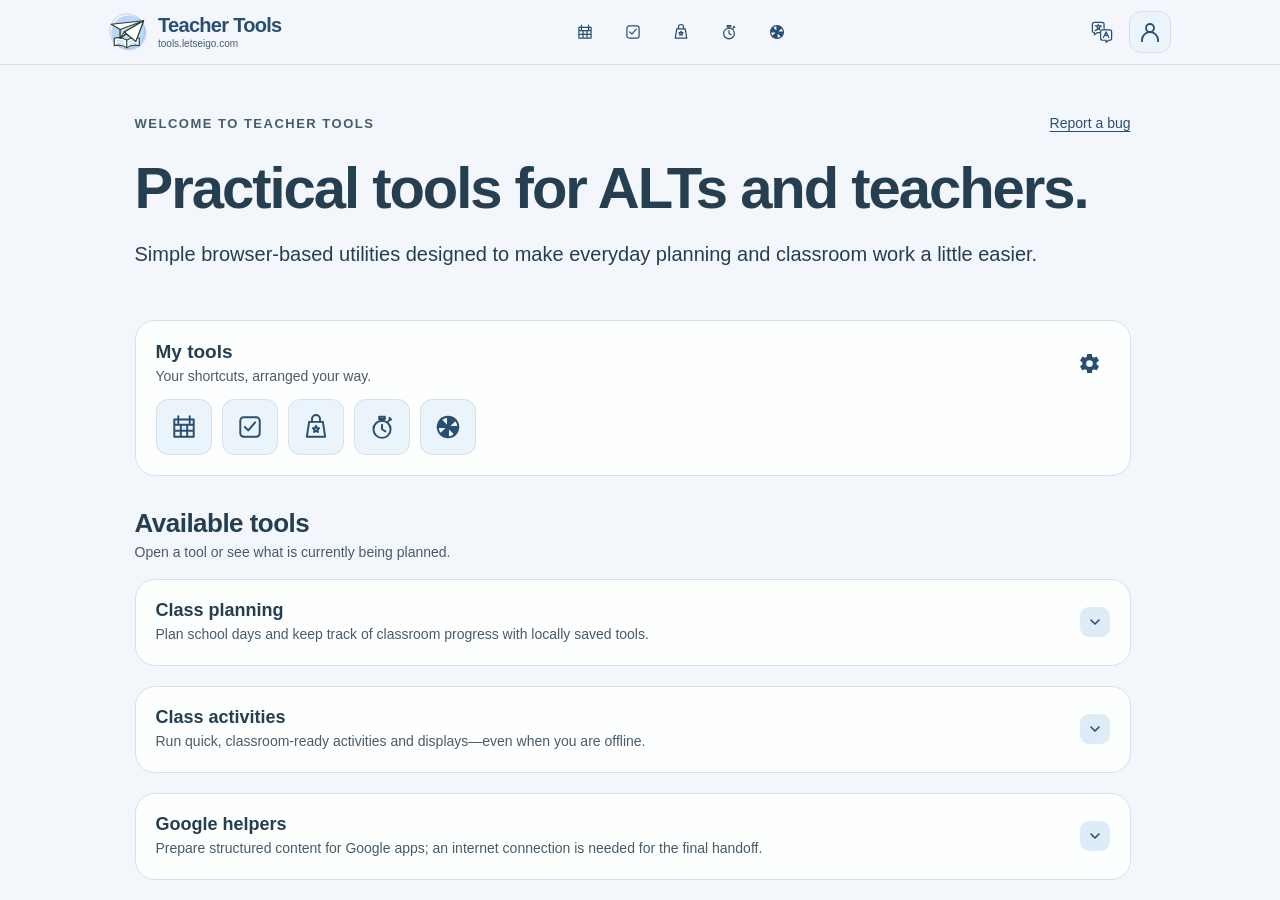
==== index.html @ 8b38531e "Minor fixes" ====
<!DOCTYPE html>
<!--
Teacher Tools Home
Copyright © 2026 letseigo.com. All rights reserved.

-->
<html lang="en" class="home-page site-scroll-page">
<head>
    <meta charset="UTF-8">
    <meta name="viewport" content="width=device-width, initial-scale=1.0">
    <meta name="description" content="Free practical browser-based tools for ALTs and teachers.">
    <title>Teacher Tools</title>
    <!-- TEACHER-TOOLS:FAVICON:START -->
    <link rel="icon" type="image/svg+xml" href="assets/pwa/teacher-tools-icon.svg">
<!-- TEACHER-TOOLS:FAVICON:END -->
        <script src="assets/js/selfie/schema.js"></script>
<!-- TEACHER-TOOLS:THEME-BOOTSTRAP:START -->
    <script src="assets/js/theme-bootstrap.js?v=teacher-tools-2026-11-14-selfie-transfer-shape-1" data-teacher-tools-bootstrap></script>
<!-- TEACHER-TOOLS:THEME-BOOTSTRAP:END -->
    <meta name="teacher-tools-release" content="teacher-tools-2026-11-14-selfie-transfer-shape-1">
    <link rel="stylesheet" href="assets/css/foundation.css?v=teacher-tools-2026-11-14-selfie-transfer-shape-1">
    <link rel="stylesheet" href="assets/css/site.css?v=teacher-tools-2026-11-14-selfie-transfer-shape-1">
    <link rel="stylesheet" href="assets/css/components.css?v=teacher-tools-2026-11-14-selfie-transfer-shape-1">
    <style>

        .home-main {
    --success: #18794e;
    --success-soft: #e8f7ef;
    width: min(1060px, 100%);
    margin: 0 auto;
    padding: 24px 32px 40px;
}

        html[data-theme="true-dark"] .home-main {
            --success: #75d5a6;
            --success-soft: #163426;
        }

        .home-intro {
            display: grid;
            grid-template-columns: minmax(0, 1fr);
            gap: 18px;
            align-items: stretch;
        }

        .tool-entry {
            background: var(--surface);
            border: 1px solid var(--line);
            border-radius: 20px;
            box-shadow: 0 4px 0 var(--line);
            position: relative;
            display: grid;
            grid-template-columns: 44px minmax(0, 1fr);
            gap: 12px;
            padding: 16px;
        }

        .home-intro-topline { display: flex; align-items: center; justify-content: space-between; gap: 24px; margin-bottom: 12px; }
        .home-intro-topline .welcome-kicker { margin: 0; }
        .home-intro-topline .home-report-link { flex-shrink: 0; font-size: 14px; padding-inline: 0; }
        .welcome-panel {
            padding: 12px 0 32px;
        }

        .welcome-kicker {
            margin: 0 0 12px;
            color: var(--muted);
            font-family: var(--font-title);
            font-size: 13px;
            font-weight: 700;
            letter-spacing: 1.5px;
            text-transform: uppercase;
        }

        .welcome-title {
            max-width: none;
            margin: 0 0 18px;
            color: var(--text);
            font-size: clamp(34px, 5vw, 58px);
            line-height: 1.08;
            letter-spacing: -.035em;
        }

        .welcome-copy {
            max-width: none;
            margin: 0;
            color: var(--text);
            font-size: 20px;
            line-height: 1.6;
        }

        .app-panel {
    margin-top: 18px;
    padding: 20px;
    background: var(--surface);
    border: 1px solid var(--line);
    border-radius: 20px;
    box-shadow: none;
}

        .app-panel-header {
            display: flex;
            align-items: center;
            justify-content: space-between;
            gap: 14px;
            margin-bottom: 12px;
        }

        .app-panel-title { margin: 0; font-size: 19px; }
        .app-panel-description {
    margin: 3px 0 0;
    color: var(--muted);
    font-size: 14px;
    line-height: 1.5;
}

        .app-panel-settings {
            width: 40px;
            height: 40px;
            flex: 0 0 40px;
            display: inline-flex;
            align-items: center;
            justify-content: center;
            padding: 0;
            color: var(--accent);
            background: transparent;
            border: 0;
            border-radius: 50%;
            cursor: pointer;
            transition: color 180ms ease, background-color 180ms ease;
        }

        .app-panel-settings:hover,
        .app-panel-settings:focus-visible { color: var(--accent-secondary); background: var(--panel); }

        .app-panel-grid {
            display: flex;
            flex-wrap: wrap;
            gap: 10px;
        }

        /* Reserved sizing hooks for future dashboard widgets. */

        .app-shortcut {
    width: 56px;
    height: 56px;
    flex: 0 0 56px;
    min-height: 56px;
    display: flex;
    align-items: center;
    justify-content: center;
    padding: 10px;
    color: var(--text);
    background: var(--panel);
    border: 1px solid var(--line);
    border-radius: 12px;
    text-align: center;
    text-decoration: none;
    transition: transform 140ms ease, border-color 140ms ease, background-color 140ms ease;
}

        .app-shortcut:hover {
            transform: translateY(-2px);
            background: var(--accent-soft);
            border-color: var(--accent-border);
        }

        .app-shortcut-icon {
            width: 34px;
            height: 34px;
            display: grid;
            place-items: center;
            color: var(--accent);
            border-radius: 10px;
        }

        .app-shortcut-icon svg { width: 32px; height: 32px; fill: none; stroke: currentColor; stroke-width: 1.7; stroke-linecap: round; stroke-linejoin: round; }
        .app-shortcut-icon .icon-fill { fill: currentColor; stroke: none; }

        .home-section {
    margin-top: 32px;
}

        .section-heading-row {
    display: flex;
    align-items: end;
    justify-content: space-between;
    gap: 14px;
    margin-bottom: 16px;
}

        .section-title {
    margin: 0;
    font-size: 26px;
    letter-spacing: -.02em;
}

        .section-description {
    margin: 3px 0 0;
    color: var(--muted);
    font-size: 14px;
    line-height: 1.5;
}

        .tool-list {
    display: grid;
    gap: 20px;
}

        .tool-category {
    overflow: hidden;
    background: var(--surface);
    border: 1px solid var(--line);
    border-radius: 20px;
}

        .tool-category[open] {
            border-color: var(--accent-border);
        }

        .tool-category-summary {
    display: grid;
    grid-template-columns: minmax(0, 1fr) auto;
    align-items: center;
    gap: 16px;
    padding: 20px;
    cursor: pointer;
    list-style: none;
    user-select: none;
}

        .tool-category-summary::-webkit-details-marker { display: none; }

        .tool-category-summary:hover {
            background: color-mix(in srgb, var(--accent-soft) 42%, transparent);
        }

        .tool-category-summary:focus-visible {
            outline: 3px solid var(--focus-ring);
            outline-offset: -3px;
        }

        .tool-category-title {
    margin: 0;
    color: var(--text);
    font-size: 18px;
}

        .tool-category-description {
    margin: 3px 0 0;
    color: var(--muted);
    font-size: 14px;
    line-height: 1.5;
}

        .tool-category-chevron {
            width: 30px;
            height: 30px;
            display: grid;
            place-items: center;
            color: var(--accent);
            background: var(--accent-soft);
            border-radius: 9px;
            transition: transform 160ms ease;
        }

        .tool-category-chevron svg {
            width: 16px;
            height: 16px;
            fill: none;
            stroke: currentColor;
            stroke-width: 2;
            stroke-linecap: round;
            stroke-linejoin: round;
        }

        .tool-category[open] .tool-category-chevron { transform: rotate(180deg); }

        .tool-category-grid {
            display: grid;
            grid-template-columns: repeat(2, minmax(0, 1fr));
            gap: 12px;
            padding: 0 12px 12px;
        }

        .tool-entry.available {
            border-color: var(--accent-border);
        }

        .tool-icon {
            width: 44px;
            height: 44px;
            display: grid;
            place-items: center;
            color: var(--accent);
            background: var(--accent-soft);
            border-radius: 10px;
            font-size: 20px;
        }

        .tool-icon svg {
            width: 25px;
            height: 25px;
            display: block;
            fill: none;
            stroke: currentColor;
            stroke-width: 1.7;
            stroke-linecap: round;
            stroke-linejoin: round;
        }

        .tool-icon .icon-fill {
            fill: currentColor;
            stroke: none;
        }

        .tool-name-row {
            display: flex;
            align-items: center;
            justify-content: space-between;
            gap: 10px;
        }

        .tool-name {
            margin: 0;
            font-size: 14px;
        }

        .tool-status {
            flex: 0 0 auto;
            padding: 3px 7px;
            color: var(--muted);
            background: var(--panel);
            border: 1px solid var(--line);
            border-radius: 999px;
            font-size: 8.5px;
            font-weight: 750;
            text-transform: uppercase;
        }

        .tool-entry.available .tool-status {
            color: var(--success);
            background: var(--success-soft);
            border-color: color-mix(in srgb, var(--success) 25%, transparent);
        }

        .tool-description {
            margin: 5px 0 0;
            color: var(--muted);
            font-size: 11.5px;
            line-height: 1.45;
        }

        .tool-link {
            display: inline-flex;
            margin-top: 10px;
            color: var(--accent);
            font-size: 11px;
            font-weight: 700;
            text-decoration: none;
        }

        .tool-link:hover { text-decoration: underline; }

        .site-footer {
            padding: 14px 0 18px;
            color: var(--muted);
            text-align: center;
            font-size: 9.5px;
            line-height: 1.45;
        }

        .home-footer-row { width: min(1060px, 100%); margin: 0 auto 12px; padding: 0 32px; display: flex; align-items: center; justify-content: space-between; gap: 24px; text-align: left; font-size: 14px; line-height: 1.5; }
        .site-footer > span { display: block; padding-inline: 18px; }
        .home-footer-row p { margin: 0; }
        .home-footer-row .copyright-link { flex-shrink: 0; padding-inline: 0; font-size: inherit; }
        .home-text-action { display: inline-flex; align-items: center; justify-content: center; min-height: 44px; padding: 4px 12px; border: 0; background: transparent; color: var(--accent); font: inherit; font-size: 12px; text-decoration: underline; text-underline-offset: 3px; cursor: pointer; }
        #license-dialog { width: min(760px, calc(100% - 28px)); max-height: calc(100dvh - 28px); }
        #license-dialog .site-theme-header { padding: 16px 20px; }
        .license-text { min-height: 0; overflow: auto; overscroll-behavior: contain; white-space: pre-wrap; overflow-wrap: anywhere; padding: 20px; font-size: 14px; line-height: 1.65; }
        .license-text:focus-visible { outline: 3px solid var(--accent); outline-offset: -3px; }

        @media (max-width: 620px) {
            .home-main {
    padding: 20px 20px 32px;
}
            .home-footer-row { padding-inline: 20px; flex-direction: column; align-items: flex-start; gap: 4px; }
            .welcome-panel { padding: 12px 12px 24px; }
            .welcome-copy { font-size: 18px; }
            .tool-category-grid { grid-template-columns: 1fr; }
        }

        @media (max-width: 380px) {
            .app-panel { padding: 12px; }
            .tool-category-summary { padding: 14px; }
            .tool-category-grid { grid-template-columns: 1fr; padding: 0 10px 10px; }
            .tool-entry { grid-template-columns: 38px minmax(0, 1fr); padding: 13px; }
            .tool-icon { width: 38px; height: 38px; }
        }

        @media (prefers-reduced-motion: reduce) {
            *, *::before, *::after {
                scroll-behavior: auto !important;
                transition-duration: .01ms !important;
                animation-duration: .01ms !important;
            }
        }

@media (max-width: 620px) { .app-panel {padding: 16px;} }

@media (max-width: 620px) { .tool-category-summary {padding: 16px;} }

        @media (max-width: 620px) {
            .section-title { font-size: 23px; }
            .welcome-copy { font-size: 18px; }
        }
</style>
</head>
<body>
    <!-- TEACHER-TOOLS:SITE-HEADER:START -->
    <script src="assets/js/tools.js?v=teacher-tools-2026-11-14-selfie-transfer-shape-1" data-teacher-tools-tools></script>
    <script src="assets/js/toolbar.js?v=teacher-tools-2026-11-14-selfie-transfer-shape-1" data-teacher-tools-toolbar data-page="home"></script>
    <script src="assets/js/profile.js?v=teacher-tools-2026-11-14-selfie-transfer-shape-1" data-teacher-tools-profile></script>
<!-- TEACHER-TOOLS:SITE-HEADER:END -->

    <div class="home-scroll site-page-scroll themed-scroll">
    <main class="home-main">
        <div class="home-intro">
            <section class="welcome-panel">
                <div class="home-intro-topline">
                    <p class="welcome-kicker" data-i18n="home.welcome">Welcome to Teacher Tools</p>
                    <a class="home-report-link home-text-action" href="https://docs.google.com/forms/d/e/1FAIpQLSfd_sgJ5SBsoqUx8e5SmWBVZz_aOyNXub10UXhYlL9tNng4qg/viewform?usp=publish-editor" target="_blank" rel="noopener noreferrer" aria-label="Report a bug (opens in a new tab)" data-i18n="home.reportBug" data-i18n-aria-label="home.reportBugAria">Report a bug</a>
                </div>
                <h1 class="welcome-title" data-i18n="home.title">Practical tools for ALTs and teachers.</h1>
                <p class="welcome-copy" data-i18n="home.intro">Simple browser-based utilities designed to make everyday planning and classroom work a little easier.</p>

            </section>
        </div>

        <section class="app-panel" aria-labelledby="appPanelTitle">
            <div class="app-panel-header">
                <div>
                    <h2 id="appPanelTitle" class="app-panel-title" data-i18n="home.appPanelTitle">My tools</h2>
                    <p class="app-panel-description" data-i18n="home.appPanelDescription">Your shortcuts, arranged your way.</p>
                </div>
                <button type="button" class="app-panel-settings" id="homeToolsSettings" aria-label="Customize My tools" data-i18n-aria-label="home.appPanelSettingsAria">
                    <svg viewBox="0 0 24 24" aria-hidden="true" data-shared-icon="settings"></svg>
                </button>
            </div>
            <div id="appPanelGrid" class="app-panel-grid" aria-live="polite"></div>
        </section>

        <section class="home-section" aria-labelledby="toolsTitle">
            <div class="section-heading-row">
                <div>
                    <h2 id="toolsTitle" class="section-title" data-i18n="home.toolsTitle">Available tools</h2>
                    <p class="section-description" data-i18n="home.toolsDescription">Open a tool or see what is currently being planned.</p>
                </div>
            </div>

            <div class="tool-list">
                <details class="tool-category">
                    <summary class="tool-category-summary">
                        <div>
                            <h3 class="tool-category-title" data-i18n="home.classPlanningTitle">Class planning</h3>
                            <p class="tool-category-description" data-i18n="home.classPlanningDescription">Plan school days and keep track of classroom progress with locally saved tools.</p>
                        </div>
                        <span class="tool-category-chevron" aria-hidden="true"><svg viewBox="0 0 20 20" data-shared-icon="chevron"></svg></span>
                    </summary>
                    <div class="tool-category-grid">
                        <article class="tool-entry available">
                            <div class="tool-icon" aria-hidden="true" data-tool-icon="calendar"></div>
                            <div><div class="tool-name-row"><h4 class="tool-name" data-i18n="home.calendarName">Class Calendar</h4><span class="tool-status" data-i18n="home.available">Available</span></div>
                                <p class="tool-description" data-i18n="home.calendarDescription">Plan classes with school bell times, colored working hours, and calendar exports.</p>
                                <a class="tool-link" href="calendar/index.html"><span data-i18n="home.calendarLink">Open Class Calendar</span> →</a>
                            </div>
                        </article>
                        <article class="tool-entry available">
                            <div class="tool-icon" aria-hidden="true" data-tool-icon="tracker"></div>
                            <div>
                                <div class="tool-name-row"><h4 class="tool-name" data-i18n="home.trackerName">Class Tracker</h4><span class="tool-status" data-i18n="home.available">Available</span></div>
                                <p class="tool-description" data-i18n="home.trackerDescription">Track each class through reusable lesson and textbook checklists, with shared Scheduler schools and classes.</p>
                                <a class="tool-link" href="tracker/index.html"><span data-i18n="home.trackerLink">Open Class Tracker</span> →</a>
                            </div>
                        </article>
                    </div>
                </details>

                <details class="tool-category">
                    <summary class="tool-category-summary">
                        <div>
                            <h3 class="tool-category-title" data-i18n="home.classActivitiesTitle">Class activities</h3>
                            <p class="tool-category-description" data-i18n="home.classActivitiesDescription">Run quick, classroom-ready activities and displays—even when you are offline.</p>
                        </div>
                        <span class="tool-category-chevron" aria-hidden="true"><svg viewBox="0 0 20 20" data-shared-icon="chevron"></svg></span>
                    </summary>
                    <div class="tool-category-grid">
                        <article class="tool-entry available">
                            <div class="tool-icon" aria-hidden="true" data-tool-icon="tricks"></div>
                            <div>
                                <div class="tool-name-row"><h4 class="tool-name" data-i18n="home.tricksName">Bag of Tricks</h4><span class="tool-status" data-i18n="home.available">Available</span></div>
                                <p class="tool-description" data-i18n="home.tricksDescription">Flip a coin, roll one or two dice, or draw from a shuffled 52-card deck for classroom games and activities.</p>
                                <a class="tool-link" href="tricks/index.html"><span data-i18n="home.tricksLink">Open Bag of Tricks</span> →</a>
                            </div>
                        </article>
                        <article class="tool-entry available">
                            <div class="tool-icon" aria-hidden="true" data-tool-icon="timer"></div>
                            <div>
                                <div class="tool-name-row"><h4 class="tool-name" data-i18n="home.timerName">Class Timer</h4><span class="tool-status" data-i18n="home.available">Available</span></div>
                                <p class="tool-description" data-i18n="home.timerDescription">Run accurate classroom countdowns and a stopwatch, with quick durations, saved presets, finish alerts, and a presentation view.</p>
                                <a class="tool-link" href="timer/index.html"><span data-i18n="home.timerLink">Open Class Timer</span> →</a>
                            </div>
                        </article>
                        <article class="tool-entry available">
                            <div class="tool-icon" aria-hidden="true" data-tool-icon="spinner"></div>
                            <div>
                                <div class="tool-name-row"><h4 class="tool-name" data-i18n="home.spinnerName">Spinner Wheel</h4><span class="tool-status" data-i18n="home.available">Available</span></div>
                                <p class="tool-description" data-i18n="home.spinnerDescription">Choose a random number, student name, or custom classroom choice with a visual wheel.</p>
                                <a class="tool-link" href="spinner/index.html"><span data-i18n="home.spinnerLink">Open Spinner Wheel</span> →</a>
                            </div>
                        </article>
                    </div>
                </details>

                <details class="tool-category">
                    <summary class="tool-category-summary">
                        <div>
                            <h3 class="tool-category-title" data-i18n="home.googleHelpersTitle">Google helpers</h3>
                            <p class="tool-category-description" data-i18n="home.googleHelpersDescription">Prepare structured content for Google apps; an internet connection is needed for the final handoff.</p>
                        </div>
                        <span class="tool-category-chevron" aria-hidden="true"><svg viewBox="0 0 20 20" data-shared-icon="chevron"></svg></span>
                    </summary>
                    <div class="tool-category-grid">
                        <article class="tool-entry available">
                            <div class="tool-icon" aria-hidden="true" data-tool-icon="scheduler"></div>
                            <div>
                                <div class="tool-name-row"><h4 class="tool-name" data-i18n="home.schedulerName">Google Class Scheduler</h4><span class="tool-status" data-i18n="home.available">Available</span></div>
                                <p class="tool-description" data-i18n="home.schedulerDescription">Create templated Google Calendar events using the real class schedules and bell times for multiple schools.</p>
                                <a class="tool-link" href="scheduler/index.html"><span data-i18n="home.schedulerLink">Open scheduler</span> →</a>
                            </div>
                        </article>
                        <article class="tool-entry">
                            <div class="tool-icon" aria-hidden="true"><svg viewBox="0 0 28 28"><rect class="icon-fill" x="7" y="5" width="16" height="15" rx="2" opacity=".24" /><rect x="4.5" y="7.5" width="16" height="15" rx="2" /></svg></div>
                            <div>
                                <div class="tool-name-row"><h4 class="tool-name" data-i18n="home.slidesName">Google Slides Automator</h4><span class="tool-status" data-i18n="home.planned">Planned</span></div>
                                <p class="tool-description" data-i18n="home.slidesDescription">Enter common lesson fields such as Today’s Goals and Target Language Structure, then generate a starter Google Slides presentation from a reusable template.</p>
                            </div>
                        </article>
                    </div>
                </details>
            </div>
        </section>

    </main>

    <footer class="site-footer">
        <div class="home-footer-row">
            <p data-i18n="home.footer">Free practical tools for ALTs and teachers.</p>
            <button id="open-license" class="copyright-link home-text-action" type="button" aria-haspopup="dialog" aria-controls="license-dialog" data-i18n="home.useCopyright">Use &amp; copyright</button>
        </div>
        <span>Let’s EiGo! Teacher Tools © 2026 letseigo.com · All rights reserved.</span>
    </footer>
    </div>

    <dialog id="license-dialog" class="site-theme-panel" aria-labelledby="license-title">
        <div class="site-theme-header">
            <h2 id="license-title" class="site-theme-title" data-i18n="home.useCopyright">Use &amp; copyright</h2>
            <button id="close-license" class="site-theme-close" type="button" autofocus aria-label="Close terms" data-i18n-aria-label="home.closeTerms">×</button>
        </div>
        <div class="license-text" lang="en" tabindex="0"><!-- license:start -->Let’s EiGo! Teacher Tools / TOOLS.LETSEIGO.COM — TERMS OF USE

Copyright © 2026 letseigo.com. All rights reserved.

Permission is granted to individual users, teachers, schools, and other educational users to access and use an unmodified copy of Teacher Tools free of charge for personal, classroom, and non-commercial educational purposes.

These terms cover Teacher Tools applets, source code, and original artwork and assets supplied with them. Any separately identified third-party material remains subject to its own terms.

You may save, print, and share the calendars, schedules, classroom results, and other documents or images produced by the built-in export, print, and download features for personal, classroom, and non-commercial educational purposes. You may also export and restore your records using the built-in backup and file-sync features. This permission does not authorize extracting or redistributing the underlying artwork, asset collection, or applet code.

These terms do not claim ownership of records or other content you enter into Teacher Tools.

You may share links to the official hosted version of Teacher Tools.

Official hosted site: tools.letseigo.com. Teacher Tools is part of Let’s EiGo! (letseigo.com).

Without prior written permission from the copyright holder, you may not:

1. Sell, license, rent, monetize, or otherwise use the software commercially.
2. Incorporate the software or its source code into another product, application, website, service, or commercial offering.
3. Redistribute, republish, mirror, or host copies of the software or its source code for distribution to others.
4. Distribute modified, adapted, translated, rebranded, or derivative versions of the software.
5. Remove, obscure, or alter copyright, attribution, or terms-of-use notices.
6. Represent the software, its source code, or a derivative work as your own original creation.

Permission to modify, redistribute, integrate, or otherwise use the software outside the permissions above may be granted separately in writing by the copyright holder.

THE SOFTWARE IS PROVIDED “AS IS,” WITHOUT WARRANTY OF ANY KIND, EXPRESS OR IMPLIED, INCLUDING WARRANTIES OF MERCHANTABILITY, FITNESS FOR A PARTICULAR PURPOSE, AND NON-INFRINGEMENT. USE OF THE SOFTWARE IS AT THE USER’S OWN RISK.
<!-- license:end --></div>
    </dialog>

    <!-- TEACHER-TOOLS:SHARED-BEHAVIOR:START -->
    <script src="assets/js/ui.js?v=teacher-tools-2026-11-14-selfie-transfer-shape-1" data-teacher-tools-ui></script>
<!-- TEACHER-TOOLS:SHARED-BEHAVIOR:END -->
    <script>
        (() => {
            const catalogs = {
                en: {
                    "home.metaTitle": "Teacher Tools",
                    "home.metaDescription": "Free browser-based classroom and planning tools for ALTs and teachers.",
                    "home.welcome": "Welcome to Teacher Tools",
                    "home.title": "Practical tools for ALTs and teachers.",
                    "home.intro": "Simple browser-based utilities designed to make everyday planning and classroom work a little easier.",
                    "home.appPanelTitle": "My tools",
                    "home.appPanelDescription": "Your shortcuts, arranged your way.",
                    "home.appPanelSettingsAria": "Customize My tools",
                    "home.toolsTitle": "Available tools",
                    "home.toolsDescription": "Open a tool or see what is currently being planned.",
                    "home.classPlanningTitle": "Class planning",
                    "home.classPlanningDescription": "Plan school days and keep track of classroom progress with locally saved tools.",
                    "home.classActivitiesTitle": "Class activities",
                    "home.classActivitiesDescription": "Run quick, classroom-ready activities and displays—even when you are offline.",
                    "home.googleHelpersTitle": "Google helpers",
                    "home.googleHelpersDescription": "Prepare structured content for Google apps; an internet connection is needed for the final handoff.",
                    "home.available": "Available",
                    "home.planned": "Planned",
                    "home.schedulerName": "Google Class Scheduler",
                    "home.schedulerDescription": "Create templated Google Calendar events using the real class schedules and bell times for multiple schools.",
                    "home.schedulerLink": "Open scheduler",
                    "home.calendarName": "Class Calendar",
                    "home.calendarDescription": "Plan classes with school bell times, colored working hours, and calendar exports.",
                    "home.calendarLink": "Open Class Calendar",
                    "home.spinnerName": "Spinner Wheel",
                    "home.spinnerDescription": "Choose a random number, student name, or custom classroom choice with a visual wheel.",
                    "home.spinnerLink": "Open Spinner Wheel",
                    "home.timerName": "Class Timer",
                    "home.timerDescription": "Run accurate classroom countdowns and a stopwatch, with quick durations, saved presets, finish alerts, and a presentation view.",
                    "home.timerLink": "Open Class Timer",
                    "home.trackerName": "Class Tracker",
                    "home.trackerDescription": "Track each class through reusable lesson and textbook checklists, with shared Scheduler schools and classes.",
                    "home.trackerLink": "Open Class Tracker",
                    "home.tricksName": "Bag of Tricks",
                    "home.tricksDescription": "Flip a coin, roll one or two dice, or draw from a shuffled 52-card deck for classroom games and activities.",
                    "home.tricksLink": "Open Bag of Tricks",
                    "home.slidesName": "Google Slides Automator",
                    "home.slidesDescription": "Enter common lesson fields such as Today’s Goals and Target Language Structure, then generate a starter Google Slides presentation from a reusable template.",
                    "home.reportBug": "Report a bug",
                    "home.reportBugAria": "Report a bug (opens in a new tab)",
                    "home.useCopyright": "Use & copyright",
                    "home.closeTerms": "Close terms",
                    "home.footer": "Free practical tools for ALTs and teachers."
                },
                ja: {
                    "home.metaTitle": "Teacher Tools",
                    "home.metaDescription": "ALTや先生のための、無料で使えるブラウザ版の授業・計画支援ツールです。",
                    "home.welcome": "Teacher Toolsへようこそ",
                    "home.title": "ALTと先生のための実用的なツール。",
                    "home.intro": "日々の授業準備や教室での作業を少し楽にする、シンプルなブラウザツールです。",
                    "home.appPanelTitle": "マイツール",
                    "home.appPanelDescription": "よく使うツールを好きな順番で並べられます。",
                    "home.appPanelSettingsAria": "マイツールをカスタマイズ",
                    "home.toolsTitle": "利用できるツール",
                    "home.toolsDescription": "ツールを開くか、現在の開発予定を確認できます。",
                    "home.classPlanningTitle": "授業計画",
                    "home.classPlanningDescription": "ローカルに保存されるツールで、学校の日程を計画し、授業の進捗を記録します。",
                    "home.classActivitiesTitle": "授業アクティビティ",
                    "home.classActivitiesDescription": "オフラインでも使える、授業向けの手軽なアクティビティと表示ツールです。",
                    "home.googleHelpersTitle": "Google連携ツール",
                    "home.googleHelpersDescription": "Googleアプリ向けの内容を準備します。最終的な受け渡しにはインターネット接続が必要です。",
                    "home.available": "利用可能",
                    "home.planned": "開発予定",
                    "home.schedulerName": "Googleクラススケジューラー",
                    "home.schedulerDescription": "複数の学校の実際の授業日程と時間割を使って、Googleカレンダーの予定をテンプレートから作成します。",
                    "home.schedulerLink": "スケジューラーを開く",
                    "home.calendarName": "クラスカレンダー",
                    "home.calendarDescription": "学校の時間割、色分けした勤務時間、カレンダー書き出しを使って授業を計画します。",
                    "home.calendarLink": "クラスカレンダーを開く",
                    "home.spinnerName": "スピナーホイール",
                    "home.spinnerDescription": "見やすいホイールで、数字・生徒名・自由な選択肢からランダムに選びます。",
                    "home.spinnerLink": "スピナーホイールを開く",
                    "home.timerName": "教室タイマー",
                    "home.timerDescription": "よく使う時間、保存済みプリセット、終了通知、プレゼン表示に対応した正確なカウントダウンとストップウォッチです。",
                    "home.timerLink": "教室タイマーを開く",
                    "home.trackerName": "クラストラッカー",
                    "home.trackerDescription": "スケジューラーと共有する学校・クラスを使い、再利用できる授業や教科書のチェックリストで進捗を記録します。",
                    "home.trackerLink": "クラストラッカーを開く",
                    "home.tricksName": "お楽しみツール",
                    "home.tricksDescription": "授業や活動で、コインを投げたり、1個または2個のサイコロを振ったり、シャッフルした52枚のトランプからカードを引いたりできます。",
                    "home.tricksLink": "お楽しみツールを開く",
                    "home.slidesName": "Googleスライド自動作成",
                    "home.slidesDescription": "「今日の目標」や「ターゲット表現」などの項目を入力し、再利用できるテンプレートからGoogleスライドのたたき台を作成します。",
                    "home.reportBug": "不具合を報告",
                    "home.reportBugAria": "不具合を報告（新しいタブで開きます）",
                    "home.useCopyright": "利用条件・著作権",
                    "home.closeTerms": "利用条件を閉じる",
                    "home.footer": "ALTと先生のための無料で実用的なツール。"
                }
            };
            window.TeacherToolsUI?.registerTranslations(catalogs);
            // Native dialog contains keyboard focus and supports Escape dismissal.
            const licenseDialog = document.getElementById("license-dialog");
            const licenseOpener = document.getElementById("open-license");
            licenseOpener.addEventListener("click", () => licenseDialog.showModal());
            document.getElementById("close-license").addEventListener("click", () => licenseDialog.close());
            licenseDialog.addEventListener("close", () => { if (!licenseDialog.open) licenseOpener.focus(); });
            const updateMetadata = () => {
                document.title = window.TeacherToolsUI?.translate("home.metaTitle", "Teacher Tools") || "Teacher Tools";
                const description = document.querySelector('meta[name="description"]');
                if (description) description.content = window.TeacherToolsUI?.translate(
                    "home.metaDescription",
                    "Free browser-based classroom and planning tools for ALTs and teachers."
                );
            };
            window.addEventListener("teacher-tools:languagechange", updateMetadata);
            updateMetadata();
        })();
    </script>

    <script src="assets/js/selfie/svg-parts.js"></script>
    <script src="assets/js/selfie/renderer.js"></script>
    <script src="assets/js/selfie/transfer-config.js"></script>
    <script src="assets/js/selfie/transfer.js"></script>
</body>
</html>
---- assets/css/site.css ----
/* Site header, navigation, language and Profile/Sync components. See docs/styling-and-offline.md for ownership and load order. */

.site-header {
    position: sticky;
    top: 0;
    z-index: 100;
    background: var(--bg);
    border-bottom: 1px solid var(--line);
    box-shadow: none;
}
 .site-header-inner {
    position: relative;
    width: min(1096px, 100%);
    min-height: 64px;
    margin: 0 auto;
    padding: 6px 16px;
    display: grid;
    align-items: center;
    justify-content: space-between;
    gap: 16px;
    grid-template-columns: auto minmax(0, 1fr) auto;
}
 .site-brand {
    min-width: 0;
    display: inline-flex;
    align-items: center;
    gap: 10px;
    color: inherit;
    text-decoration: none;
}
 .site-brand-mark {
    width: 42px;
    height: 42px;
    flex: 0 0 42px;
    display: grid;
    place-items: center;
    color: #ffffff;
    background: transparent;
    border-radius: 11px;
    box-shadow: none;
}
 html[data-theme="true-dark"] .site-brand-mark,
html[data-theme="true-dark"] .button-primary { color: #07101d; }
 .site-brand-mark img {
    display: block;
    width: 100%;
    height: 100%;
    object-fit: contain;
    border-radius: inherit;
}
 .site-brand-copy { min-width: 0; display: grid; gap: 1px; }
 .site-brand-title {
    overflow: hidden;
    color: var(--accent);
    font-size: 22px;
    font-weight: 900;
    letter-spacing: -.035em;
    line-height: 1.15;
    text-overflow: ellipsis;
    white-space: nowrap;
}
 .site-brand-domain {
    overflow: hidden;
    color: var(--muted);
    font-size: 10px;
    line-height: 1.2;
    text-overflow: ellipsis;
    white-space: nowrap;
}
 .site-header-actions { display: flex; align-items: center; gap: 4px; }
 .site-mobile-toggle {
    min-height: 40px;
    display: none;
    align-items: center;
    justify-content: center;
    gap: 6px;
    padding: 0;
    color: var(--text);
    background: transparent;
    border: 1px solid transparent;
    border-radius: 12px;
    font-size: 12px;
    font-weight: 650;
    line-height: 0;
    text-decoration: none;
    cursor: pointer;
    width: 44px;
    height: 44px;
    flex: 0 0 44px;
}
 .site-mobile-toggle:hover,
.site-mobile-toggle[aria-expanded="true"] {
    color: var(--accent);
    background: var(--accent-soft);
    border-color: var(--accent-border);
}
 .site-language-button, .site-settings-button {
    width: 44px;
    height: 44px;
    flex: 0 0 44px;
    display: inline-flex;
    align-items: center;
    justify-content: center;
    padding: 0;
    color: var(--accent);
    background: transparent;
    border: 1px solid transparent;
    border-radius: 12px;
    text-decoration: none;
    cursor: pointer;
    transition: color 180ms ease;
}
 .site-language-button:hover,
.site-language-button[aria-expanded="true"],
.site-settings-button:hover,
.site-settings-button[aria-expanded="true"] { color: var(--accent-secondary); }
.site-language-button svg {
    width: 22px;
    height: 22px;
    fill: none;
    stroke: currentColor;
    stroke-width: 1.8;
    stroke-linecap: round;
    stroke-linejoin: round;
}

 .site-mobile-toggle svg {
    width: 22px;
    height: 22px;
    display: block;
    fill: none;
    stroke: currentColor;
    stroke-width: 2;
    stroke-linecap: round;
}
 .site-tools-menu, .site-language-panel {
    position: absolute;
    right: 16px;
    z-index: 120;
    top: calc(100% - 5px);
    background: var(--surface);
    border: 1px solid var(--line);
    border-radius: 20px;
    box-shadow: 0 16px 38px rgba(0, 0, 0, 0.18);
}
 .site-tools-menu { width: min(300px, calc(100vw - 32px)); padding: 7px; }
.site-language-panel { z-index: 121; width: min(340px, calc(100vw - 32px)); max-height: calc(100dvh - 92px); overflow-y: auto; overscroll-behavior: contain; padding: 13px; }
.site-theme-panel { box-sizing: border-box; position: fixed; inset: 0; margin: auto; width: min(920px, calc(100% - 32px)); max-width: none; max-height: calc(100dvh - 32px); overflow: hidden; padding: 0; color: var(--text); background: var(--surface); border: 1px solid var(--line); border-radius: 20px; box-shadow: 0 20px 60px #0003; }
.site-theme-panel[open]:not([hidden]) { display: flex; flex-direction: column; }
.site-theme-panel > .site-theme-header { flex: 0 0 auto; margin: 0; padding: 18px 24px; border-bottom: 1px solid var(--line); background: var(--surface); }
.site-theme-panel .site-theme-close { width: 44px; height: 44px; flex: 0 0 44px; }
.site-profile-scroll { min-height: 0; overflow-y: auto; overscroll-behavior: contain; padding: 20px 24px 24px; }
.site-profile-scroll > .site-profile-identity { margin-top: 0; }
.site-theme-panel::backdrop { background: rgba(15, 23, 42, .5); }
body.site-profile-open { overflow: hidden; }
.site-theme-panel .site-theme-title { font-size: 24px; }

.site-profile-header-avatar { display: grid; place-items: center; width: 100%; height: 100%; overflow: hidden; border: 1px solid var(--line); border-radius: 12px; background: var(--panel); }
.site-profile-header-avatar svg { width: 24px; height: 24px; fill: none; stroke: currentColor; stroke-width: 1.8; }
.site-profile-identity { display: grid; grid-template-columns: 144px minmax(150px, .85fr) minmax(300px, 1.5fr); gap: 24px; margin-top: 20px; }
.site-profile-portrait { display: flex; flex-direction: column; gap: 10px; }
.site-profile-avatar { display: grid; place-items: center; width: 144px; height: 144px; overflow: hidden; background: var(--panel); border: 1px solid var(--line); border-radius: 12px; }
.site-profile-avatar svg { width: 80px; height: 80px; fill: none; stroke: var(--muted); stroke-width: 1.2; }
.site-profile-details { min-width: 0; }
.site-profile-sync { min-width: 0; border-left: 1px solid var(--line); padding-left: 20px; }
.site-profile-sync-title { margin: 0; color: var(--muted); font-size: 14px; font-weight: 700; }
.site-profile-sync .site-data-help,
.site-profile-sync .site-data-note,
.site-profile-sync .site-data-status { font-size: 11px; line-height: 1.5; }
.site-profile-sync .site-data-summary-item { min-height: 36px; }
.site-profile-sync .site-data-summary-selection { overflow-wrap: anywhere; }
.site-profile-sync .site-data-action { min-height: 44px; font-size: 11px; }
@media (max-width: 760px) {
    .site-profile-identity { grid-template-columns: 144px minmax(0, 1fr); }
    .site-profile-sync { grid-column: 1 / -1; padding: 18px 0 0; border-left: 0; border-top: 1px solid var(--line); }
}

#siteProfileNameForm { display: grid; gap: 8px; }
#siteProfileNameForm[hidden], #siteProfileNameDisplay[hidden] { display: none; }
.site-profile-name-field { display: grid; gap: 8px; }
.site-profile-name-label { font-size: 14px; font-weight: 700; color: var(--muted); }
#siteProfileNameDisplay { display: flex; align-items: center; gap: 12px; min-width: 0; }
#siteProfileNameText { min-width: 0; overflow-wrap: anywhere; font-size: 26px; font-weight: 700; line-height: 1.3; }
#siteProfileNameText.is-empty { font-size: 20px; font-weight: 400; color: var(--muted); }
.site-profile-name-edit { display: grid; place-items: center; flex-shrink: 0; width: 44px; height: 44px; padding: 10px; color: var(--accent); background: var(--panel); border: 1px solid var(--line); border-radius: 12px; cursor: pointer; }
.site-profile-name-edit svg { width: 22px; height: 22px; fill: none; stroke: currentColor; stroke-width: 1.8; stroke-linecap: round; stroke-linejoin: round; }
.site-profile-name-edit:hover { background: var(--accent-soft); }
.site-profile-name-actions { display: flex; flex-wrap: wrap; gap: 8px; }
#siteProfileName { width: 100%; min-height: 44px; padding: 9px 12px; font: inherit; font-size: 16px; color: var(--text); background: var(--surface); border: 1px solid var(--line); border-radius: 12px; }
.site-profile-action { display: inline-flex; align-items: center; justify-content: center; min-height: 44px; gap: 8px; padding: 8px 12px; font: inherit; font-size: 13px; line-height: 1.4; color: var(--text); background: var(--panel); border: 1px solid var(--accent-border); border-radius: 999px; text-decoration: none; cursor: pointer; }
.site-profile-action > svg { width: 22px; height: 22px; flex-shrink: 0; }
.site-profile-status:empty { display: none; }
.site-profile-action:hover { background: var(--accent-soft); }
#siteProfileNameForm .site-profile-action { justify-self: start; }

.site-profile-status { overflow-wrap: anywhere; min-height: 1.5em; font-size: 13px; line-height: 1.5; margin: 12px 0; }
.site-profile-status.error { color: var(--danger); }
.site-profile-themes { margin-top: 14px; }
.site-profile-theme-title { margin: 0 0 4px; color: var(--muted); font-size: 12px; font-weight: 700; }
.site-theme-panel [hidden] { display: none; }
@media (max-width: 540px) {
    .site-theme-panel > .site-theme-header { padding: 12px 18px; }
    .site-profile-scroll { padding: 18px; }
    .site-profile-identity { grid-template-columns: 96px minmax(0, 1fr); gap: 16px; }
    .site-profile-avatar { width: 96px; height: 96px; }
    .site-profile-avatar svg { width: 60px; height: 60px; }
}
.site-tools-menu[hidden], .site-language-panel[hidden], .site-theme-panel[hidden] { display: none; }

 .site-menu-item {
    width: 100%;
    display: grid;
    grid-template-columns: 30px minmax(0, 1fr) auto;
    align-items: center;
    gap: 9px;
    padding: 8px 9px;
    color: var(--text);
    background: transparent;
    border: 0;
    border-radius: 8px;
    text-align: left;
    text-decoration: none;
}
 a.site-menu-item:hover,
.site-menu-item[aria-current="page"] { background: var(--accent-soft); }
.site-menu-item[aria-disabled="true"] { opacity: 0.72; cursor: default; }

 .site-menu-icon {
    width: 30px;
    height: 30px;
    display: grid;
    place-items: center;
    color: var(--accent);
    background: var(--accent-soft);
    border-radius: 7px;
    font-size: 14px;
}
 .site-menu-icon svg {
    width: 20px;
    height: 20px;
    display: block;
    fill: none;
    stroke: currentColor;
    stroke-width: 1.7;
    stroke-linecap: round;
    stroke-linejoin: round;
}
 .site-menu-icon .icon-fill {
    fill: currentColor;
    stroke: none;
}

 .site-language-header,
.site-theme-header {
    display: flex;
    align-items: center;
    justify-content: space-between;
    gap: 12px;
    margin-bottom: 3px;
}
 .site-language-title,
.site-theme-title { margin: 0; font-size: 14px; }
 .site-language-close,
.site-theme-close,
.close-button {
    width: 34px;
    height: 34px;
    display: inline-flex;
    align-items: center;
    justify-content: center;
    padding: 0;
    color: var(--muted);
    background: transparent;
    border: 0;
    border-radius: 7px;
    font-size: 22px;
    line-height: 1;
    cursor: pointer;
}
 .site-language-close:hover,
.site-theme-close:hover,
.close-button:hover { color: var(--text); background: var(--panel); }
 .site-language-help,
.site-data-help {
    margin: 0 0 11px;
    color: var(--muted);
    font-size: 10.5px;
    line-height: 1.45;
}
.site-language-label {
    display: block;
    margin: 0 0 5px;
    color: var(--text);
    font-size: 10.5px;
    font-weight: 700;
}
.site-language-select {
    width: 100%;
    min-height: 40px;
    padding: 8px 34px 8px 10px;
    color: var(--text);
    background: var(--surface);
    border: 1px solid var(--line);
    border-radius: 8px;
    font-size: 12px;
}
.site-language-select:hover { border-color: var(--accent-border); }
.site-language-note {
    margin: 9px 0 0;
    color: var(--muted);
    font-size: 9.5px;
    line-height: 1.45;
}
.site-data-tabs {
    display: grid;
    grid-template-columns: repeat(2, minmax(0, 1fr));
    gap: 4px;
    margin: 8px 0 13px;
    padding: 4px;
    background: var(--panel);
    border: 1px solid var(--line);
    border-radius: 10px;
}
.site-data-tab {
    min-width: 0;
    min-height: 44px;
    padding: 6px 5px;
    color: var(--muted);
    background: transparent;
    border: 1px solid transparent;
    border-radius: 7px;
    font-size: 12px;
    font-weight: 750;
    cursor: pointer;
}
.site-data-tab:hover { color: var(--text); }
.site-data-tab[aria-selected="true"] {
    color: var(--accent);
    background: var(--surface);
    border-color: var(--accent-border);
    box-shadow: 0 1px 3px rgba(0, 0, 0, .06);
}
.site-data-tab:focus-visible {
    outline: 2px solid var(--accent);
    outline-offset: 1px;
}
.site-data-tab-panel[hidden] { display: none; }
.site-data-tab-panel > .site-data-help:first-child { margin-top: 0; }
 .site-data-summary {
    display: grid;
    gap: 5px;
    margin: 0 0 11px;
    padding: 0;
    list-style: none;
}
.site-data-summary-item {
    display: flex;
    align-items: center;
    justify-content: space-between;
    gap: 10px;
    min-height: 30px;
    padding: 6px 8px;
    background: var(--panel);
    border: 1px solid var(--line);
    border-radius: 7px;
    font-size: 10.5px;
}
.site-data-summary-selection {
    min-width: 0;
    display: inline-flex;
    align-items: center;
    gap: 8px;
    cursor: pointer;
}
.site-data-checkbox {
    width: 16px;
    height: 16px;
    flex: 0 0 auto;
    margin: 0;
    accent-color: var(--accent);
    cursor: pointer;
}
.site-data-checkbox:disabled { cursor: default; opacity: 0.55; }
 .site-data-summary-state {
    flex: 0 0 auto;
    color: var(--muted);
    font-size: 8.5px;
    font-weight: 750;
    letter-spacing: 0.03em;
    text-transform: uppercase;
}
 .site-data-summary-state.saved { color: var(--accent); }
 .site-data-summary-state.invalid { color: var(--danger); }
 .site-data-actions {
    display: grid;
    grid-template-columns: repeat(2, minmax(0, 1fr));
    gap: 8px;
}
 .site-data-action {
    min-height: 38px;
    padding: 8px 10px;
    color: var(--text);
    background: var(--surface);
    border: 1px solid var(--line);
    border-radius: 8px;
    font-size: 10.5px;
    font-weight: 700;
    cursor: pointer;
}
.site-data-action:hover { color: var(--accent); border-color: var(--accent-border); }
.site-data-action:disabled,
.site-data-action:disabled:hover {
    color: var(--muted);
    background: var(--panel);
    border-color: var(--line);
    filter: none;
    cursor: not-allowed;
}
 .site-data-action-primary {
    color: #ffffff;
    background: var(--accent);
    border-color: var(--accent);
}
 .site-data-action-primary:hover { color: #ffffff; filter: brightness(0.96); }
 html[data-theme="true-dark"] .site-data-action-primary,
html[data-theme="true-dark"] .site-data-action-primary:hover { color: #07101d; }
 .site-data-file {
    position: absolute;
    width: 1px;
    height: 1px;
    overflow: hidden;
    clip: rect(0 0 0 0);
    white-space: nowrap;
}
 .site-data-note {
    margin: 10px 0 0;
    color: var(--muted);
    font-size: 9.5px;
    line-height: 1.45;
}
 .site-data-status {
    min-height: 15px;
    margin: 7px 0 0;
    color: var(--muted);
    font-size: 9.5px;
    font-weight: 650;
    line-height: 1.4;
}
 .site-data-status.error { color: var(--danger); }
.site-linked-data-heading {
    display: flex;
    align-items: center;
    gap: 7px;
}
.site-linked-data-heading h4 { margin: 0; font-size: 11.5px; }
.site-beta-badge {
    padding: 2px 5px;
    color: var(--accent);
    background: var(--accent-soft);
    border: 1px solid var(--accent-border);
    border-radius: 999px;
    font-size: 7.5px;
    font-weight: 800;
    letter-spacing: .08em;
}
.site-linked-data-file {
    margin: 8px 0;
    padding: 7px 8px;
    overflow-wrap: anywhere;
    color: var(--text);
    background: var(--panel);
    border: 1px solid var(--line);
    border-radius: 7px;
    font-size: 9.5px;
    font-weight: 700;
}
.site-linked-data-last-saved {
    margin: -2px 1px 8px;
    color: var(--muted);
    font-size: 9px;
    font-weight: 650;
}
.site-linked-data-permission {
    margin: -1px 0 8px;
    padding: 7px 8px;
    color: var(--text);
    background: var(--accent-soft);
    border-left: 3px solid var(--accent);
    border-radius: 5px;
    font-size: 9.5px;
    line-height: 1.45;
}
.site-linked-data-actions {
    display: grid;
    grid-template-columns: repeat(2, minmax(0, 1fr));
    gap: 7px;
}
.site-linked-data-actions > * { min-width: 0; }
.site-linked-data-disconnect { grid-column: 1 / -1; }
/* Match Let's EiGo!'s compact 22px dots while retaining 44px hit areas.
 * A balanced three-by-two palette fits beside the selfie, including on tablets. */
.site-theme-options {
    display: flex;
    flex-wrap: wrap;
    gap: 0 4px;
    max-width: 140px;
}
.site-theme-option {
    --theme-primary: #1e40af;
    --theme-secondary: #60a5fa;
    --theme-light: #dbeafe; /* Existing tertiary preview color; custom uses its background. */
    position: relative;
    display: grid;
    place-items: center;
    width: 44px;
    height: 44px;
    flex: 0 0 44px;
    padding: 0;
    border: 0;
    border-radius: 50%;
    cursor: pointer;
}
.site-theme-preview {
    width: 22px;
    height: 22px;
    border: 1px solid color-mix(in srgb, var(--theme-primary) 35%, var(--line));
    border-radius: 50%;
    background: linear-gradient(135deg,
        var(--theme-primary) 0 calc(50% - 1px),
        var(--theme-secondary) calc(50% - 1px) calc(50% + 1px),
        var(--theme-light) calc(50% + 1px) 100%);
    pointer-events: none;
}
.site-theme-option:hover .site-theme-preview { box-shadow: 0 0 0 2px var(--accent-border); }
.site-theme-option.selected .site-theme-preview {
    box-shadow: 0 0 0 3px var(--surface), 0 0 0 5px var(--text);
}
.site-theme-option input { position: absolute; inset: 0; width: 100%; height: 100%; margin: 0; opacity: 0; cursor: pointer; }
.site-theme-option input:focus-visible + .site-theme-preview { outline: 2px solid var(--accent); outline-offset: 8px; }
@media (forced-colors: active) {
    .site-theme-preview { forced-color-adjust: none; }
    .site-theme-option.selected .site-theme-preview { border: 2px solid Highlight; box-shadow: 0 0 0 3px Canvas, 0 0 0 5px CanvasText; }
    .site-theme-option input:focus-visible + .site-theme-preview { outline-color: Highlight; }
}
 /* Keep names for assistive technology; visual names are available as hover titles. */
.site-theme-name {
    position: absolute;
    width: 1px;
    height: 1px;
    padding: 0;
    margin: -1px;
    overflow: hidden;
    clip-path: inset(50%);
    white-space: nowrap;
    border: 0;
}
 .site-theme-option[data-theme-option="modern-blue"] {
    --theme-primary: #294f70; --theme-secondary: #7ea9e5; --theme-light: #deecf7;
}
 .site-theme-option[data-theme-option="color-pop"] {
    --theme-primary: #8b5cf6; --theme-secondary: #fbbf24; --theme-light: #e9d5ff;
}
 .site-theme-option[data-theme-option="pretty-in-pink"] {
    --theme-primary: #db2777; --theme-secondary: #dd79a5; --theme-light: #fce7f3;
}
.site-theme-option[data-theme-option="true-dark"] {
    --theme-primary: #8ab4f8; --theme-secondary: #c4a7ff; --theme-light: #0d0f12;
}
.site-theme-option[data-theme-option="custom"] {
    --theme-primary: var(--custom-preview-primary, #2563eb);
    --theme-secondary: var(--custom-preview-secondary, #7c3aed);
    --theme-light: var(--custom-preview-background, #f5f8ff);
}
.site-custom-theme-controls {
    margin-top: 10px;
    padding-top: 10px;
    border-top: 1px solid var(--line);
}
.site-custom-theme-controls[hidden] { display: none; }
.site-custom-theme-pickers { display: grid; grid-template-columns: repeat(3, minmax(0, 1fr)); gap: 7px; }
.site-custom-theme-pickers label { display: grid; gap: 4px; color: var(--muted); font-size: 9.5px; font-weight: 700; text-align: center; }
.site-custom-theme-pickers input[type="color"] { width: 100%; height: 34px; padding: 3px; background: var(--surface); border: 1px solid var(--line); border-radius: 7px; cursor: pointer; }
.site-custom-theme-reset { width: 100%; min-height: 32px; margin-top: 8px; color: var(--accent); background: var(--surface); border: 1px solid var(--accent-border); border-radius: 7px; font: inherit; font-family: var(--font-ui); font-size: 9.5px; font-weight: 700; cursor: pointer; }
.site-custom-theme-reset:hover { background: var(--accent-soft); }
.site-custom-theme-note { margin: 7px 0 0; color: var(--muted); font-size: 9px; line-height: 1.4; }
html[data-theme="custom"] .button-primary,
html[data-theme="custom"] .primary { color: var(--accent-contrast) !important; }
html[data-theme="custom"] .site-brand-mark { color: var(--accent-contrast); }

/* Imported choices use the locally bundled, full-color SVG renderer. */
.site-profile-header-avatar > svg[data-selfie], .site-profile-avatar > svg[data-selfie] { width: 100%; height: 100%; fill: initial; stroke: none; }
.site-profile-action:disabled { opacity: .6; cursor: default; }

/* Inserted toolbar: shared identity, selected tools, permanent actions. */

.site-identity { display: flex; align-items: center; gap: 8px; width: max-content; max-width: 100%; min-width: 0; }
.site-identity .site-brand { flex: 1 1 auto; min-width: 0; }
.site-identity .site-brand-copy { min-width: 0; max-width: 240px; justify-items: start; }
.site-identity .site-brand-title { max-width: 100%; margin: 0; font-size: 20px; }
.site-identity .site-brand-mark { width: 40px; height: 40px; flex: 0 0 40px; }
.site-identity .site-brand-mark svg { width: 28px; height: 28px; fill: none; stroke: var(--accent); stroke-width: 1.8; stroke-linecap: round; stroke-linejoin: round; }
.site-identity .icon-fill { fill: var(--accent-soft); }
.site-app-version { width: max-content; padding: 1px 5px; color: var(--accent); background: var(--accent-soft); border: 1px solid var(--accent-border); border-radius: 999px; font-size: 10px; line-height: 1.2; }
.site-back { width: 36px; height: 44px; display: grid; place-items: center; flex: 0 0 36px; color: var(--accent); border-radius: 10px; }
.site-back:hover { background: var(--accent-soft); }
.site-back svg { width: 24px; height: 24px; fill: none; stroke: currentColor; stroke-width: 2; stroke-linecap: round; stroke-linejoin: round; }
.site-pinned-tools { display: flex; justify-content: center; align-items: center; gap: 4px; min-width: 0; }
.site-pinned-link { display: grid; place-items: center; width: 44px; height: 44px; flex: 0 0 44px; color: var(--accent); border: 1px solid transparent; border-radius: 12px; text-decoration: none; }
.site-pinned-link .site-menu-icon { width: 30px; height: 30px; background: transparent; }
.site-pinned-link:hover, .site-pinned-link[aria-current="page"] { background: var(--accent-soft); border-color: var(--accent-border); }
.site-header #siteMobileMenuButton { display: none; }
.site-header.is-compact .site-pinned-tools { display: none; }
.site-header.is-compact .site-header-inner { grid-template-columns: minmax(0, 1fr) auto; }
.site-header.is-compact #siteMobileMenuButton { display: inline-flex; }
.site-header #siteToolsMenu { max-height: calc(100dvh - 84px); overflow-y: auto; overscroll-behavior: contain; }
.site-custom-menu-item { grid-template-columns: 30px minmax(0, 1fr); }
.site-menu-all, .site-menu-customize { width: 100%; display: block; min-height: 44px; padding: 10px 9px; text-align: left; color: var(--accent); font: inherit; font-size: 12px; font-weight: 700; text-decoration: none; background: transparent; border: 0; border-top: 1px solid var(--line); cursor: pointer; }
.site-menu-all:hover, .site-menu-customize:hover { background: var(--panel); }
.dashboard-empty { grid-column: 1 / -1; color: var(--muted); font-size: 12px; }
.site-menu-empty { padding: 8px; font-size: 12px; color: var(--muted); }
.has-toolbar-identity .app-header .title-wrap { display: none; }
.has-toolbar-identity .app-header { justify-content: flex-end; }
.has-toolbar-identity .app-shell:is(:fullscreen, .presentation-mode) .app-header .title-wrap,
.has-toolbar-identity.presentation-open .app-header .title-wrap { display: flex; }
.has-toolbar-identity.presentation-open .app-header,
.has-toolbar-identity .app-shell:fullscreen .app-header { justify-content: space-between; }
@media (max-width: 800px) {
    .site-header .site-header-inner { grid-template-columns: minmax(0, 1fr) auto; gap: 8px; }
    .site-header #siteMobileMenuButton { display: inline-flex; }
    .site-identity .site-brand-title { font-size: 16px; }
    .site-identity .site-brand-mark { width: 36px; height: 36px; flex-basis: 36px; }
    .site-identity .site-brand-copy { max-width: 180px; }
}
.site-navigation-settings { margin-top: 16px; border-top: 1px solid var(--line); padding-top: 10px; }
.site-navigation-title { margin: 0 0 8px; font-size: 14px; }
.site-navigation-display { display: flex; align-items: center; gap: 8px; }
.site-navigation-preview { display: flex; flex-wrap: wrap; flex: 1; min-width: 0; gap: 8px; }
.site-navigation-icon { display: inline-grid; place-items: center; width: 24px; height: 24px; flex: 0 0 24px; color: var(--accent); }
.site-navigation-icon svg { width: 24px; height: 24px; fill: none; stroke: currentColor; stroke-width: 1.7; stroke-linecap: round; stroke-linejoin: round; }
.site-navigation-icon .icon-fill { fill: var(--accent-soft); stroke: none; }
#siteNavigationDisplay[hidden], #siteNavigationEditor[hidden] { display: none; }
.site-navigation-handle { display: grid; place-items: center; width: 44px; min-height: 44px; flex: 0 0 44px; padding: 8px; background: transparent; color: var(--muted); border: 0; border-radius: 8px; cursor: grab; touch-action: none; }
.site-navigation-handle svg { width: 24px; height: 24px; stroke: currentColor; stroke-width: 3; stroke-linecap: round; }
.site-navigation-handle:active { cursor: grabbing; }
.site-navigation-row.is-dragging { border-color: var(--accent); box-shadow: 0 2px 8px var(--focus-ring); }
.site-navigation-row.is-dragging .site-navigation-handle { cursor: grabbing; }
.site-navigation-help { margin: 0 0 10px; color: var(--muted); font-size: 11px; line-height: 1.5; }
.site-navigation-list { display: grid; gap: 6px; margin-bottom: 10px; }
.site-navigation-row { display: flex; align-items: center; gap: 4px; min-height: 44px; padding: 4px; background: var(--panel); border: 1px solid var(--line); border-radius: 9px; }
.site-navigation-choice { display: flex; align-items: center; gap: 6px; flex: 1; min-width: 0; min-height: 44px; cursor: pointer; font-size: 13px; }
.site-navigation-choice span:not(.site-navigation-icon) { overflow-wrap: anywhere; flex: 1; }
.site-navigation-choice input { accent-color: var(--accent); width: 16px; height: 16px; flex: 0 0 16px; }

#siteNavigationStatus:empty { display: none; }

.site-profile-install { margin-top: 16px; }
.site-profile-install svg { width: 20px; height: 20px; flex-shrink: 0; fill: none; stroke: currentColor; stroke-width: 1.8; stroke-linecap: round; stroke-linejoin: round; }

.site-profile-name-actions .site-profile-action svg { width: 18px; height: 18px; flex-shrink: 0; fill: none; stroke: currentColor; stroke-width: 1.8; stroke-linecap: round; stroke-linejoin: round; }

/* Toolbar sizing remains stable across breakpoints; the controller owns collapse/focus. */

@media (max-width: 620px) {
.site-header-inner { min-height: 58px; padding: 8px 10px; }
.site-brand-mark { width: 38px; height: 38px; flex-basis: 38px; border-radius: 9px; }
.site-brand-title { font-size: 16px; white-space: normal; }
.site-mobile-toggle { display: inline-flex; }
.site-header-actions { gap: 2px; }
.site-tools-menu, .site-language-panel { top: calc(100% - 4px); right: 10px; width: calc(100% - 20px); }
.site-header .site-header-inner { padding-block: 6px; gap: 6px; }
}
@media (max-width: 380px) {
.site-brand-domain { display: none; }
.site-header-inner { padding-inline: 7px; }
.site-header-actions { gap: 2px; }
.site-header .site-header-inner { padding-inline: 7px; gap: 4px; }
.site-brand { gap: 6px; }
.site-identity .site-brand-title { font-size: 14px; }
.site-identity .site-brand-mark { width: 30px; height: 30px; flex-basis: 30px; }
}

/* Tool details retain the same treatment in headers, lists and note badges. */
.icon-cell { fill: var(--accent-soft); stroke: none; }
.icon-star { fill: var(--accent-soft); stroke: var(--accent); }

/* Converted app identities share one centered title/version row. */
.app-page .site-identity .site-brand-copy { display: flex; align-items: center; gap: 8px; }
.app-page .site-identity .site-brand-title { min-width: 0; flex: 0 1 auto; white-space: nowrap; }
.app-page .site-app-version { flex: 0 0 auto; }

@media (max-width: 620px) {
    .app-page .site-identity { gap: 4px; }
    .app-page .site-identity .site-brand { gap: 6px; }
    .app-page .site-identity .site-brand-mark { width: 30px; height: 30px; flex-basis: 30px; }
    .app-page .site-identity .site-brand-copy { gap: 6px; }
    .app-page .site-identity .site-brand-title { font-size: 14px; }
}

:root svg[data-shared-icon="statistics"] { width: 20px; height: 20px; fill: none; stroke: currentColor; stroke-width: 2; stroke-linecap: round; stroke-linejoin: round; }

/* Canonical utility icon styles: Bag of Tricks fullscreen, Timer settings. */
:root svg[data-shared-icon="presentation"] {
    width: 21px; height: 21px; flex-shrink: 0;
    fill: none; stroke: currentColor; stroke-width: 2;
    stroke-linecap: round; stroke-linejoin: round;
}
:root svg[data-shared-icon="settings"] {
    width: 23px; height: 23px; flex-shrink: 0;
    fill: currentColor; stroke: none;
    transform-origin: center; transition: transform 260ms ease;
}
button:enabled:is(:hover, :focus-visible) > svg[data-shared-icon="settings"] { transform: rotate(45deg); }
@media (prefers-reduced-motion: reduce) {
    :root svg[data-shared-icon="settings"] { transition: none; }
}

/* teacher-tools-release: teacher-tools-2026-11-14-selfie-transfer-shape-1 */
---- assets/css/components.css ----
/* Contextual help, form patterns, applet identity, tutorials, and responsive integration. See docs/styling-and-offline.md for ownership and load order. */

/* Shared tool shells, controls and dialogs. Local rules contain only variants. */
:where([data-tool="calendar"], [data-tool="spinner"], [data-tool="timer"], [data-tool="tracker"], [data-tool="tricks"]) .page-main {
    width: 100%;
    padding: 24px 16px 34px;
}

:where([data-tool="calendar"], [data-tool="spinner"], [data-tool="timer"], [data-tool="tricks"]) .app-shell {
    width: min(760px, 100%);
    margin: 0 auto;
    overflow: hidden;
    background: var(--surface);
    border: 1px solid var(--line);
    border-radius: 14px;
    box-shadow: 0 8px 26px rgba(0, 0, 0, 0.09);
}

:where([data-tool="timer"], [data-tool="tracker"], [data-tool="tricks"]) .app-header {
    min-height: 56px;
    display: flex;
    align-items: center;
    justify-content: space-between;
    gap: 12px;
    padding: 10px 12px 10px 18px;
    border-bottom: 1px solid var(--line);
}

:where([data-tool="calendar"], [data-tool="spinner"], [data-tool="timer"], [data-tool="tracker"]) .title-wrap {
    min-width: 0;
    display: flex;
    align-items: baseline;
    flex-wrap: wrap;
    gap: 9px;
}

:where([data-tool="calendar"], [data-tool="timer"], [data-tool="tracker"]) .app-title {
    margin: 0;
    color: var(--accent);
    font-size: 19px;
    line-height: 1.2;
    font-weight: 700;
}

:where([data-tool="calendar"], [data-tool="spinner"], [data-tool="timer"], [data-tool="tracker"]) .version-badge {
    padding: 2px 7px;
    color: var(--muted);
    border: 1px solid var(--line);
    border-radius: 999px;
    font-size: 10px;
    white-space: nowrap;
}

:where([data-tool="calendar"], [data-tool="spinner"], [data-tool="timer"]) .app-header-actions {
    display: flex;
    align-items: center;
    gap: 2px;
}

:where([data-tool="calendar"], [data-tool="spinner"], [data-tool="timer"]) .icon-button {
    width: 40px;
    height: 40px;
    flex: 0 0 40px;
    display: inline-flex;
    align-items: center;
    justify-content: center;
    padding: 0;
    color: var(--accent);
    background: transparent;
    border: 0;
    border-radius: 50%;
    cursor: pointer;
    transition: color 180ms ease, background-color 180ms ease;
}

:where([data-tool="calendar"], [data-tool="spinner"], [data-tool="timer"]) .icon-button:hover {
    color: var(--accent-secondary);
    background: var(--panel);
}

:where([data-tool="calendar"], [data-tool="spinner"], [data-tool="timer"]) .help-button-mark {
    width: 21px;
    height: 21px;
    display: grid;
    place-items: center;
    border: 1.8px solid currentColor;
    border-radius: 50%;
    font-size: 13px;
    font-weight: 800;
    line-height: 1;
}

:where([data-tool="calendar"], [data-tool="spinner"], [data-tool="timer"], [data-tool="tracker"]) .app-main {
    padding: 18px;
}

:where([data-tool="calendar"], [data-tool="spinner"], [data-tool="timer"]) .button-primary {
    color: #ffffff;
    background: var(--accent);
}

body:where([data-tool="calendar"], [data-tool="spinner"], [data-tool="timer"]) .button-secondary {
    color: var(--accent);
    background: var(--accent-soft);
    border-color: var(--accent-border);
}

:where([data-tool="calendar"], [data-tool="spinner"]) .button:hover {
    filter: brightness(0.97);
}

:where([data-tool="calendar"], [data-tool="spinner"], [data-tool="timer"]) .app-footer {
    padding: 11px 16px 13px;
    text-align: center;
    background: var(--panel);
    border-top: 1px solid var(--line);
}

:where([data-tool="calendar"], [data-tool="spinner"], [data-tool="timer"]) .footer-version {
    margin-bottom: 4px;
    color: var(--muted);
    font-size: 10.5px;
    font-weight: 700;
}

:where([data-tool="calendar"], [data-tool="spinner"], [data-tool="timer"]) .modal-backdrop {
    position: fixed;
    inset: 0;
    z-index: 200;
    display: none;
    align-items: center;
    justify-content: center;
    padding: 16px;
    background: rgba(15, 23, 42, 0.58);
}

:where([data-tool="calendar"], [data-tool="scheduler"], [data-tool="spinner"], [data-tool="timer"], [data-tool="tracker"], [data-tool="tricks"]) .modal-backdrop.open {
    display: flex;
}

:where([data-tool="calendar"], [data-tool="timer"]) .modal-card {
    width: min(560px, 100%);
    max-height: min(680px, calc(100dvh - 32px));
    overflow: hidden;
    display: flex;
    flex-direction: column;
    background: var(--surface);
    border: 1px solid var(--line);
    border-radius: 12px;
    box-shadow: 0 18px 50px rgba(0, 0, 0, 0.25);
}

:where([data-tool="calendar"], [data-tool="spinner"], [data-tool="timer"]) .modal-header {
    min-height: 52px;
    display: flex;
    align-items: center;
    justify-content: space-between;
    gap: 12px;
    padding: 8px 10px 8px 16px;
    border-bottom: 1px solid var(--line);
}

:where([data-tool="calendar"], [data-tool="scheduler"], [data-tool="spinner"], [data-tool="timer"]) .modal-title {
    margin: 0;
    font-size: 16px;
    font-weight: 750;
}

:where([data-tool="calendar"], [data-tool="spinner"], [data-tool="timer"], [data-tool="tracker"], [data-tool="tricks"]) .modal-content {
    overflow-y: auto;
    padding: 16px;
}

:where([data-tool="calendar"], [data-tool="spinner"], [data-tool="timer"]) .modal-actions {
    display: flex;
    justify-content: flex-end;
    gap: 8px;
    padding: 12px 16px;
    border-top: 1px solid var(--line);
}


body:where([data-tool="spinner"], [data-tool="timer"]) .button-neutral {
    color: var(--text);
    background: var(--surface);
    border-color: var(--line);
}

@media (max-width: 620px) {
    :where([data-tool="calendar"], [data-tool="spinner"], [data-tool="timer"], [data-tool="tracker"]) .page-main {
        padding: 16px 8px 24px;
    }

    body:where([data-tool="calendar"], [data-tool="spinner"], [data-tool="timer"], [data-tool="tracker"], [data-tool="tricks"]) .app-shell {
        border-radius: 10px;
    }

    body:where([data-tool="calendar"], [data-tool="spinner"], [data-tool="timer"], [data-tool="tracker"]) .app-main {
        padding: 14px;
    }

    body:where([data-tool="calendar"], [data-tool="spinner"], [data-tool="timer"], [data-tool="tracker"]) .modal-backdrop {
        align-items: stretch;
        padding: 6px;
    }

    body:where([data-tool="calendar"], [data-tool="scheduler"], [data-tool="spinner"], [data-tool="timer"]) .modal-card {
        max-height: calc(100dvh - 12px);
        border-radius: 9px;
    }
}

@media (max-width: 380px) {
    body:where([data-tool="calendar"], [data-tool="scheduler"], [data-tool="spinner"], [data-tool="timer"]) .app-header {
        padding-left: 12px;
    }

    body:where([data-tool="calendar"], [data-tool="scheduler"], [data-tool="spinner"], [data-tool="timer"]) .app-title {
        font-size: 17px;
    }
}

/* Shared setting labels and switch controls; scoped to their existing consumers. */
:where([data-tool="calendar"], [data-tool="spinner"], [data-tool="tracker"]) .field-label { color: var(--muted); font-size: 12px; font-weight: 700; }

:where([data-tool="calendar"], [data-tool="spinner"], [data-tool="timer"]) .footer-copyright { color: var(--muted); font-size: 9.5px; line-height: 1.4; }

:where([data-tool="calendar"], [data-tool="spinner"], [data-tool="timer"]) .settings-section + .settings-section {
            margin-top: 18px;
            padding-top: 16px;
            border-top: 1px solid var(--line);
        }

:where([data-tool="calendar"], [data-tool="spinner"], [data-tool="timer"]) .settings-heading { margin: 0 0 4px; font-size: 14px; }

:where([data-tool="calendar"], [data-tool="spinner"], [data-tool="timer"]) .settings-help { margin: 0 0 10px; color: var(--muted); font-size: 11px; line-height: 1.45; }

:where([data-tool="calendar"], [data-tool="spinner"], [data-tool="timer"]) .setting-label { display: block; font-size: 12px; font-weight: 700; }

:where([data-tool="calendar"], [data-tool="spinner"], [data-tool="timer"]) .setting-description { display: block; margin-top: 2px; color: var(--muted); font-size: 10.5px; line-height: 1.4; }

:where([data-tool="calendar"], [data-tool="timer"]) .switch { position: relative; width: 42px; height: 24px; flex: 0 0 42px; }

:where([data-tool="calendar"], [data-tool="spinner"], [data-tool="timer"]) .switch input { position: absolute; opacity: 0; }

:where([data-tool="calendar"], [data-tool="spinner"], [data-tool="timer"]) .switch-track {
            position: absolute;
            inset: 0;
            background: var(--line);
            border: 1px solid var(--line);
            border-radius: 999px;
            cursor: pointer;
            transition: background-color 180ms ease, border-color 180ms ease;
        }

:where([data-tool="calendar"], [data-tool="timer"]) .switch-track::after {
            content: "";
            position: absolute;
            top: 3px;
            left: 3px;
            width: 16px;
            height: 16px;
            background: var(--surface);
            border-radius: 50%;
            box-shadow: 0 1px 4px rgba(0, 0, 0, 0.22);
            transition: transform 180ms ease;
        }

:where([data-tool="calendar"], [data-tool="spinner"], [data-tool="timer"]) .switch input:checked + .switch-track { background: var(--accent); border-color: var(--accent); }

:where([data-tool="calendar"], [data-tool="spinner"], [data-tool="timer"]) .switch input:checked + .switch-track::after { transform: translateX(18px); }

:where([data-tool="calendar"], [data-tool="spinner"], [data-tool="timer"]) .switch input:focus-visible + .switch-track { outline: 2px solid var(--accent); outline-offset: 2px; }

:where([data-tool="scheduler"], [data-tool="tracker"]) .switch-row { display:flex; align-items:center; gap:8px; margin:8px 0; font-size:11px; }

:where([data-tool="scheduler"], [data-tool="tracker"]) .switch-row label { margin:0; color:var(--text); font-weight:500; }

.field-label-row,
.section-heading-row {
    display: flex;
    align-items: center;
    justify-content: space-between;
    gap: 8px;
}

.field-label-row {
    justify-content: flex-start;
    min-height: 15px;
}

.field-label-row > label,
.field-label-row > .field-label { margin-block: 0; }

.tooltip-trigger {
    width: 13px;
    height: 13px;
    flex: 0 0 13px;
    align-self: center;
    display: inline-grid;
    place-items: center;
    padding: 0;
    color: var(--accent);
    background: color-mix(in srgb, var(--accent-soft) 35%, var(--surface));
    border: 1px solid var(--accent-border);
    border-radius: 50%;
    font-family: Georgia, "Times New Roman", serif;
    font-size: 8.5px;
    font-weight: 750;
    line-height: 11px;
    cursor: help;
}

.tooltip-trigger:hover,
.tooltip-trigger:focus-visible,
.tooltip-trigger[aria-expanded="true"] {
    color: var(--accent-secondary);
    background: var(--accent-soft);
    border-color: var(--accent-secondary);
}

.teacher-tools-tooltip {
    --tooltip-arrow-left: 50%;
    --tooltip-background: var(--accent);
    --tooltip-border-color: var(--accent-border);
    --tooltip-foreground: var(--tooltip-text);
    position: fixed;
    z-index: 400;
    width: max-content;
    min-width: min(170px, calc(100vw - 24px));
    max-width: min(300px, calc(100vw - 24px));
    pointer-events: none;
}

.teacher-tools-tooltip[hidden] { display: none; }

.teacher-tools-tooltip-content {
    max-height: calc(100dvh - 24px);
    overflow-y: auto;
    padding: 8px 10px;
    color: var(--tooltip-foreground);
    background: var(--tooltip-background);
    border: 1px solid var(--tooltip-border-color);
    border-radius: 8px;
    box-shadow: 0 8px 24px rgba(0, 0, 0, 0.22);
    font-size: 11px;
    font-weight: 500;
    line-height: 1.45;
    overflow-wrap: anywhere;
    white-space: normal;
}

.teacher-tools-tooltip::before {
    content: "";
    position: absolute;
    left: var(--tooltip-arrow-left);
    width: 9px;
    height: 9px;
    background: var(--tooltip-background);
    border: 1px solid var(--tooltip-border-color);
    transform: translateX(-50%) rotate(45deg);
}

.teacher-tools-tooltip[data-placement="below"]::before {
    top: -5px;
    border-right: 0;
    border-bottom: 0;
}

.teacher-tools-tooltip[data-placement="above"]::before {
    bottom: -5px;
    border-left: 0;
    border-top: 0;
}

.teacher-tools-tooltip.warning {
    --tooltip-background: var(--warning-text);
    --tooltip-border-color: var(--warning-border);
    --tooltip-foreground: var(--warning-bg);
}

/* Shared input and optional-mode patterns */
.mode-panel {
    padding: 15px;
    background: var(--panel);
    border: 1px solid var(--line);
    border-radius: 10px;
}

.section-heading {
    margin: 0;
    font-size: 14px;
    line-height: 1.3;
}

.section-copy {
    margin: 4px 0 12px;
    color: var(--muted);
    font-size: 11px;
    line-height: 1.45;
}

.field-full { grid-column: 1 / -1; }

.checkbox-control {
    display: inline-flex;
    align-items: center;
    gap: 8px;
    margin: 0;
    color: var(--text);
    font-size: 11.5px;
    font-weight: 650;
    cursor: pointer;
    user-select: none;
}

.checkbox-control input { accent-color: var(--accent); }

.mode-panel {
    transition: background-color 180ms ease, border-color 180ms ease, box-shadow 180ms ease;
}

.mode-panel.active {
    color: var(--warning-text);
    background: var(--warning-bg);
    border-color: var(--warning-border);
    box-shadow: 0 0 0 1px color-mix(in srgb, var(--warning-border) 24%, transparent);
}

.mode-panel.active .section-copy,
.mode-panel.active .helper-text { color: var(--warning-text); }

.mode-panel.active .field-label { color: var(--warning-text); }

.mode-panel.active .tooltip-trigger {
    color: var(--warning-text);
    background: color-mix(in srgb, var(--warning-bg) 70%, var(--surface));
    border-color: var(--warning-border);
}

.disclosure-button {
    min-height: 36px;
    display: inline-flex;
    align-items: center;
    gap: 6px;
    padding: 5px 0;
    color: var(--accent);
    background: transparent;
    border: 0;
    font-size: 11.5px;
    font-weight: 700;
    cursor: pointer;
}

.disclosure-indicator { transition: transform 180ms ease; }
.disclosure-button[aria-expanded="true"] .disclosure-indicator { transform: rotate(45deg); }
.disclosure-panel { margin-top: 9px; }
.disclosure-panel[hidden] { display: none; }

/* Canonical applet identity and Getting Started treatment. */
body .app-shell .app-header .version-badge {
    flex: 0 0 auto;
    padding: 3px 7px;
    color: var(--accent);
    background: var(--accent-soft);
    border: 1px solid var(--accent-border);
    border-radius: 999px;
    font-size: 10px;
    font-weight: 750;
    line-height: 1.2;
    white-space: nowrap;
}

body .app-shell .app-header .help-button-mark,
body .app-shell .app-actions .help-button-mark {
    width: 21px;
    height: 21px;
    display: inline-grid;
    place-items: center;
    border: 1.8px solid currentColor;
    border-radius: 50%;
    font-size: 13px;
    font-weight: 800;
    line-height: 1;
}

body .app-shell .app-header .icon-button {
    width: 40px;
    height: 40px;
    flex: 0 0 40px;
    display: inline-flex;
    align-items: center;
    justify-content: center;
    padding: 0;
    color: var(--accent);
    background: transparent;
    border: 0;
    border-radius: 50%;
    cursor: pointer;
    transition: color 180ms ease;
}

body .app-shell .app-header .icon-button:hover,
body .app-shell .app-header .icon-button:focus-visible {
    color: var(--accent-secondary);
    background: transparent;
    border-color: transparent;
}

#helpModal .tutorial-intro,
#helpModal .help-intro,
#helpModal .modal-intro,
#tutorialModal .tutorial-intro {
    margin: 0 0 14px;
    color: var(--muted);
    font-size: 12px;
    line-height: 1.5;
}

#helpModal .tutorial-steps,
#helpModal .help-steps,
#helpModal .help-list,
#tutorialModal .tutorial-steps {
    display: grid;
    gap: 10px;
    margin: 0;
    padding: 0;
    list-style: none;
}

#helpModal .tutorial-step,
#helpModal .help-step,
#helpModal .help-list > li,
#tutorialModal .tutorial-step {
    display: grid;
    grid-template-columns: 30px minmax(0, 1fr);
    gap: 11px;
    align-items: start;
    padding: 12px;
    color: var(--text);
    background: var(--panel);
    border: 1px solid var(--line);
    border-radius: 9px;
}

#helpModal .tutorial-number,
#helpModal .help-number,
#tutorialModal .tutorial-number,
#tutorialModal .tutorial-step-number {
    width: 30px;
    height: 30px;
    display: inline-grid;
    place-items: center;
    color: var(--accent);
    background: var(--accent-soft);
    border: 1px solid var(--accent-border);
    border-radius: 8px;
    font-size: 12px;
    font-weight: 800;
    line-height: 1;
}

#helpModal .tutorial-step h3,
#helpModal .help-step h3,
#helpModal .help-list h3,
#tutorialModal .tutorial-step h3 {
    margin: 1px 0 3px;
    color: var(--text);
    font-size: 13px;
    font-weight: 750;
    line-height: 1.3;
}

#helpModal .tutorial-step p,
#helpModal .help-step p,
#helpModal .help-list p,
#tutorialModal .tutorial-step p {
    margin: 0;
    color: var(--muted);
    font-size: 11px;
    line-height: 1.45;
}

#helpModal .notice,
#helpModal .privacy-note,
#tutorialModal .notice,
#tutorialModal .privacy-note {
    margin: 12px 0 0;
    padding: 10px 12px;
    color: var(--warning-text);
    background: var(--warning-bg);
    border: 1px solid var(--warning-border);
    border-radius: 8px;
    font-size: 11px;
    line-height: 1.5;
}

#helpModal .tutorial-step .help-link,
#tutorialModal .tutorial-step .tutorial-step-action {
    grid-column: 2;
    justify-self: start;
}

@media (max-width: 620px) {

    /* Header width excludes the stable scrollbar gutter; viewport width does not. */

    .field-full { grid-column: auto; }
    .mode-panel { padding: 13px; }
}

/* Shared school settings: Calendar, Tracker and Scheduler; adapters remain local. */
.shared-school-settings { min-height: 0; flex: 1; display: flex; flex-direction: column; color: var(--text); }
.shared-school-settings [hidden] { display: none !important; }
.shared-school-settings *, .shared-school-settings *::before, .shared-school-settings *::after { box-sizing: border-box; }
.shared-school-settings .settings-tabs { display: grid; grid-template-columns: repeat(var(--shared-settings-tab-count,3),minmax(0,1fr)) !important; gap: 5px; padding: 10px 14px 0; }
.shared-school-settings .settings-tab { min-height: 40px; padding: 8px 6px; color: var(--muted); background: var(--surface); border: 1px solid var(--line); border-radius: 7px 7px 0 0; font: inherit; font-family: var(--font-ui); font-size: 11px; font-weight: 650; cursor: pointer; }
.shared-school-settings .settings-tab.active { color: var(--accent); background: var(--accent-soft); border-color: var(--accent-border); }
.shared-school-settings .settings-scroll { min-height: 0; flex: 1; overflow-y: auto; overscroll-behavior: contain; padding: 12px 14px 16px; }
.shared-school-settings .settings-panel { display: none; }
.shared-school-settings .settings-panel.active { display: block; }
.shared-school-settings .settings-section { padding: 12px; background: var(--panel); border: 1px solid var(--line); border-radius: 9px; }
.shared-school-settings h3 { margin: 0 0 10px; color: var(--muted); font-size: 13px; }
.shared-school-settings .settings-subheading { margin-top: 14px; padding-top: 12px; border-top: 1px solid var(--line); }
.shared-school-settings .form-group { display: block; margin: 0 0 12px; color: var(--muted); font-size: 12px; font-weight: 600; }
.shared-school-settings .form-group > span { display: flex; align-items: end; min-height: 15px; margin-bottom: 5px; }
.shared-school-settings input:not([type="checkbox"]), .shared-school-settings select { width: 100%; min-width: 0; min-height: 40px; padding: 8px 10px; color: var(--text); background: var(--surface); border: 1px solid var(--line); border-radius: 7px; font: inherit; font-family: var(--font-ui); font-size: 14px; }
.shared-school-settings select { border-color: var(--accent-border); background: color-mix(in srgb,var(--accent-soft) 26%,var(--surface)); }
.shared-school-settings .settings-buttons, .shared-school-settings .add-class-row { display: flex; align-items: end; flex-wrap: wrap; gap: 7px; margin-top: 7px; }
.shared-school-settings .settings-btn { flex: 1; min-width: 105px; min-height: 36px; padding: 8px; color: var(--text); background: var(--surface); border: 1px solid var(--line); border-radius: 6px; font: inherit; font-family: var(--font-ui); font-size: 11px; cursor: pointer; }
.shared-school-settings .settings-btn:hover { background: var(--accent-soft); border-color: var(--accent-border); }
.shared-school-settings .danger-btn { color: var(--danger); }
.shared-school-settings .compact-btn { flex: none !important; width: max-content; min-width: 0; padding: 5px 8px; font-size: 10px; }
.shared-school-settings .school-fields { margin-top: 12px; }
.shared-school-settings .classes-heading-row { display: flex; align-items: center; justify-content: space-between; gap: 8px; margin-top: 12px; }
.shared-school-settings .classes-heading-row.section-divider { margin-top: 14px; padding-top: 12px; border-top: 1px solid var(--line); }
.shared-school-settings .classes-heading-row h3 { margin: 0; }
.shared-school-settings .class-list, .shared-school-settings .schedule-date-list { display: grid; gap: 5px; }
.shared-school-settings .class-edit-row { width: 100%; display: grid; grid-template-columns: 20px minmax(0,10fr) minmax(0,7fr) minmax(0,3fr) 20px; align-items: center; gap: 5px; padding: 4px 6px; background: var(--surface); border: 1px solid var(--line); border-radius: 6px; }
.shared-school-settings .class-order-controls { display: grid; grid-template-rows: repeat(2,17px); align-self: center; gap: 2px; }
.shared-school-settings .class-order-button { width: 20px; height: 17px; padding: 0; color: var(--muted); background: var(--surface); border: 1px solid var(--line); border-radius: 4px; font-size: 9px; line-height: 1; cursor: pointer; }
.shared-school-settings .class-name-field, .shared-school-settings .class-details .form-group { margin: 0 !important; min-width: 0; font-size: 10px !important; line-height: 1.1 !important; }
.shared-school-settings .class-name-field > span, .shared-school-settings .class-details .form-group > span { min-height: 11px; margin-bottom: 2px; font-size: 10px; line-height: 1.1; }
.shared-school-settings .class-name-field input, .shared-school-settings .class-details input { min-width: 0 !important; min-height: 28px !important; padding: 3px 5px !important; font-size: 10px !important; line-height: 1.1 !important; }
.shared-school-settings .class-details { display: contents !important; }
.shared-school-settings .class-details .form-group { align-self: center; min-width: 0; }
.shared-school-settings .remove-button { align-self: center; width: 20px; padding: 0; color: var(--danger); background: transparent; border: 0; font-size: 17px; line-height: 1; cursor: pointer; }
.shared-school-settings .working-hours-row { display: grid; grid-template-columns: minmax(0,1fr) minmax(0,1fr) 80px; align-items: end; gap: 8px; }
.shared-school-settings .working-hours-row .form-group > span { min-height: 30px; }
.shared-school-settings .working-color-field input { appearance: none; -webkit-appearance: none; width: 80px !important; max-width: 100%; height: 40px; min-height: 40px !important; padding: 0 !important; background: var(--surface) !important; border: 1px solid var(--line) !important; border-radius: 7px !important; cursor: pointer; }
.shared-school-settings .working-color-field input::-webkit-color-swatch-wrapper { padding: 5px; }
.shared-school-settings .working-color-field input::-webkit-color-swatch { opacity: 1; background: linear-gradient(90deg,var(--working-color,#43877d) 0 5px,color-mix(in srgb,var(--working-color,#43877d) 18%,var(--surface)) 5px 100%) !important; border: 1px solid color-mix(in srgb,var(--working-color,#43877d) 65%,var(--line)); border-radius: 0; }
.shared-school-settings .working-color-field input::-moz-color-swatch { opacity: 1; background: linear-gradient(90deg,var(--working-color,#43877d) 0 5px,color-mix(in srgb,var(--working-color,#43877d) 18%,var(--surface)) 5px 100%) !important; border: 1px solid color-mix(in srgb,var(--working-color,#43877d) 65%,var(--line)); border-radius: 0; }
.shared-school-settings .helper-text, .shared-school-settings .settings-status { margin: 5px 0 0; color: var(--muted); font-size: 10.5px; line-height: 1.4; }
.shared-school-settings .saved-dates-header { display: grid; grid-template-columns: 36px 1fr 36px; align-items: center; gap: 8px; margin: 11px 0 7px; text-align: center; }
.shared-school-settings .alternate-heading-row { display: flex; align-items: center; justify-content: space-between; gap: 8px; }
.shared-school-settings .alternate-heading-row h3 { margin: 0; }
.shared-school-settings .alternate-schedule-header { display: grid; grid-template-columns: 36px 1fr 36px; align-items: center; gap: 8px; margin: 11px 0 7px; text-align: center; }
.shared-school-settings .alternate-schedule-panel { display: grid; gap: 8px; }
.shared-school-settings .alternate-name-row { display: grid; grid-template-columns: minmax(0,1fr) auto; align-items: end; gap: 8px; }
.shared-school-settings .alternate-name-row .form-group { margin: 0; }
.shared-school-settings .alternate-name-row .settings-btn { margin-bottom: 2px; }
.shared-school-settings .saved-dates-title { color: var(--muted); font-size: 12px; font-weight: 700; }
.shared-school-settings .schedule-month-label { margin-top: 2px; color: var(--muted); font-size: 11px; }
.shared-school-settings .month-nav-btn { width: 36px; height: 32px; color: var(--muted); background: var(--surface); border: 1px solid var(--line); border-radius: 6px; cursor: pointer; }
.shared-school-settings .schedule-date-row { display: flex; align-items: center; justify-content: space-between; gap: 10px; padding: 7px 8px; background: var(--surface); border: 1px solid var(--line); border-radius: 6px; font-size: 11px; }
.shared-school-settings .period-table { width: 100%; margin-top: 7px; border-collapse: collapse; font-size: 11px; }
.shared-school-settings .period-table th, .shared-school-settings .period-table td { padding: 4px 3px; text-align: left; vertical-align: middle; }
.shared-school-settings .period-table th { color: var(--muted); font-weight: 650; }
.shared-school-settings .period-table input { min-height: 36px; padding: 6px; font-size: 11px; }
.shared-school-settings .switch-row { display: flex; align-items: center; gap: 8px; margin: 8px 0; color: var(--text); font-size: 11px; font-weight: 500; }
.shared-school-settings .switch-row input { width: 18px; min-height: 18px; }
.shared-school-settings .mode-panel { padding: 10px; background: var(--warning-bg); border: 1px solid var(--warning-border); border-radius: 8px; }
.shared-school-settings .alternate-schedule-panel > .settings-subheading { margin-top: 4px; }
.shared-school-settings .irregular-lunch-panel .form-group { margin-bottom: 0; }
.shared-school-settings .paired-fields { display: grid; grid-template-columns: repeat(2,minmax(0,1fr)); gap: 8px; }
@media (max-width: 520px) {
    .shared-school-settings .settings-tabs { padding-left: 8px; padding-right: 8px; }
    .shared-school-settings .settings-scroll { padding: 10px 8px 12px; }
    .shared-school-settings .class-edit-row { grid-template-columns: 18px minmax(0,10fr) minmax(0,7fr) minmax(0,3fr) 18px; gap: 3px; padding: 4px; }
    .shared-school-settings .class-order-button { width: 18px; }
    .shared-school-settings .remove-button { width: 18px; }
    .shared-school-settings .class-name-field input, .shared-school-settings .class-details input { padding-left: 3px !important; padding-right: 3px !important; font-size: 9px !important; }
}
@media (max-width: 380px) {
    .shared-school-settings .settings-tab { font-size: 10px; }
    .shared-school-settings .working-hours-row { grid-template-columns: repeat(2,minmax(0,1fr)); }
    .shared-school-settings .working-hours-row > .form-group:last-child { width: 80px; }
}

/* Approved normal-mode app treatment; fullscreen/presentation remain tool-owned. */
:root .page-main { padding-block: 24px 40px; }

:root .app-shell:not(.is-presenting):not(:fullscreen) { border-radius: 20px; box-shadow: 0 5px 0 var(--line); }

:root .app-shell:not(.is-presenting):not(:fullscreen) > .app-main { padding: 24px; }

:root .app-shell:not(.is-presenting):not(:fullscreen) :is(.intro h2) { font-size: 22px; }

:root .app-shell:not(.is-presenting):not(:fullscreen) .intro p { font-size: 14px; line-height: 1.6; }

:root .app-shell:not(.is-presenting):not(:fullscreen) .button {
    min-height: 44px; padding: 9px 18px; border-radius: 999px; font-size: 14px; line-height: 1.4;
}

:root .app-shell:not(.is-presenting):not(:fullscreen) :is(.picker-card, .tracker-card, .mode-panel) { border-radius: 16px; }

:root .app-shell:not(.is-presenting):not(:fullscreen) :is(input[type="text"], input[type="number"], select, textarea) { border-radius: 12px; }

@media (max-width: 760px) {
:root .app-shell:not(.is-presenting):not(:fullscreen) > .app-main { padding: 16px; }
}

/* Converted apps use the theme surface; accents belong on panels and controls. */
body.app-page {
    --app-control-height: 56px;
    --app-sidebar-width: 144px;
    --app-column-gap: 16px;
    --app-canvas: var(--surface);
    background: var(--app-canvas);
}
.app-page > .site-page-scroll { background: var(--app-canvas); }
.app-page .app-shell.is-presenting { background: var(--app-canvas); }
/* Body flex flow reserves footer height; only the activity region scrolls. */
.app-page > .app-copyright {
    flex: 0 0 auto;
    margin: 0;
    padding: 6px 16px calc(6px + env(safe-area-inset-bottom, 0px));
    background: var(--app-canvas);
    color: var(--muted);
    text-align: center;
    font-size: 11px;
    line-height: 1.5;
}
.app-page.presentation-open > .app-copyright { display: none; }
.app-presentation-header[hidden] { display: none; }
.app-presentation-header:not([hidden]) {
    position: sticky;
    top: 0;
    z-index: 2;
    display: flex;
    flex: 0 0 auto;
    align-items: center;
    justify-content: space-between;
    gap: 12px;
    min-height: 60px;
    padding: 8px 18px;
    border-bottom: 1px solid var(--line);
    background: var(--surface);
}
.app-presentation-identity { display: flex; align-items: center; flex-wrap: wrap; min-width: 0; gap: 8px; }
.app-presentation-title { margin: 0; color: var(--accent); font-size: 22px; font-weight: 750; line-height: 1.2; }
.app-presentation-version { padding: 2px 7px; color: var(--accent); background: var(--accent-soft); border: 1px solid var(--accent-border); border-radius: 999px; font-size: 10px; line-height: 1.2; white-space: nowrap; }
.app-presentation-actions { flex: 0 0 auto; }
@media (max-width: 520px) {
    .app-presentation-header:not([hidden]) { padding-inline: 10px; gap: 8px; }
    .app-presentation-title { font-size: 18px; }
}

/* Converted app shells and in-content utility controls. */
        :root body.app-page .app-shell:not(.is-presenting):not(:fullscreen) {
            width: min(1060px, 100%);
            margin-inline: auto;
            background: transparent;
            border: 0;
            border-radius: 0;
            box-shadow: none;
            overflow: visible;
        }
        :root body.app-page .app-shell:not(.is-presenting):not(:fullscreen) > .app-main { padding: 0; }
        .app-actions { display: flex; align-items: center; gap: 6px; }
        .app-actions .icon-button { width: 44px; height: 44px; flex: 0 0 44px; border: 0; background: transparent; border-radius: 12px; }
        .app-actions .icon-button:disabled { opacity: .45; cursor: default; }
        .app-actions .icon-button:enabled:hover { background: var(--accent-soft); }

/* Shared normal-page control row. Fullscreen keeps each tool's presentation layout. */
body.app-page .app-shell:not(.is-presenting) .app-control-row {
    display: grid;
    grid-template-columns: minmax(0, 1fr) var(--app-sidebar-width);
    gap: var(--app-column-gap);
    align-items: center;
    min-height: var(--app-control-height);
    margin: 0;
}
body.app-page .app-shell:not(.is-presenting) .app-control-content {
    min-width: 0;
    min-height: var(--app-control-height);
    box-sizing: border-box;
    margin: 0;
}
body.app-page .app-shell:not(.is-presenting) .app-control-content.mode-tabs {
    height: var(--app-control-height);
    padding: 5px;
}
body.app-page .app-shell:not(.is-presenting) .app-control-content .mode-tab {
    min-height: 44px;
    height: 44px;
    padding-block: 0;
}
body.app-page .app-shell:not(.is-presenting) .app-control-row > .app-actions {
    justify-self: center;
    align-self: center;
}
@media (max-width: 620px) {
    body.app-page .app-shell:not(.is-presenting) .app-control-row { grid-template-columns: minmax(0, 1fr); gap: 8px; }
    body.app-page .app-shell:not(.is-presenting) .app-control-row > .app-actions { grid-row: 1; justify-self: end; }
    body.app-page .app-shell:not(.is-presenting) .app-control-content { grid-row: 2; }
}

/* teacher-tools-release: teacher-tools-2026-11-14-selfie-transfer-shape-1 */
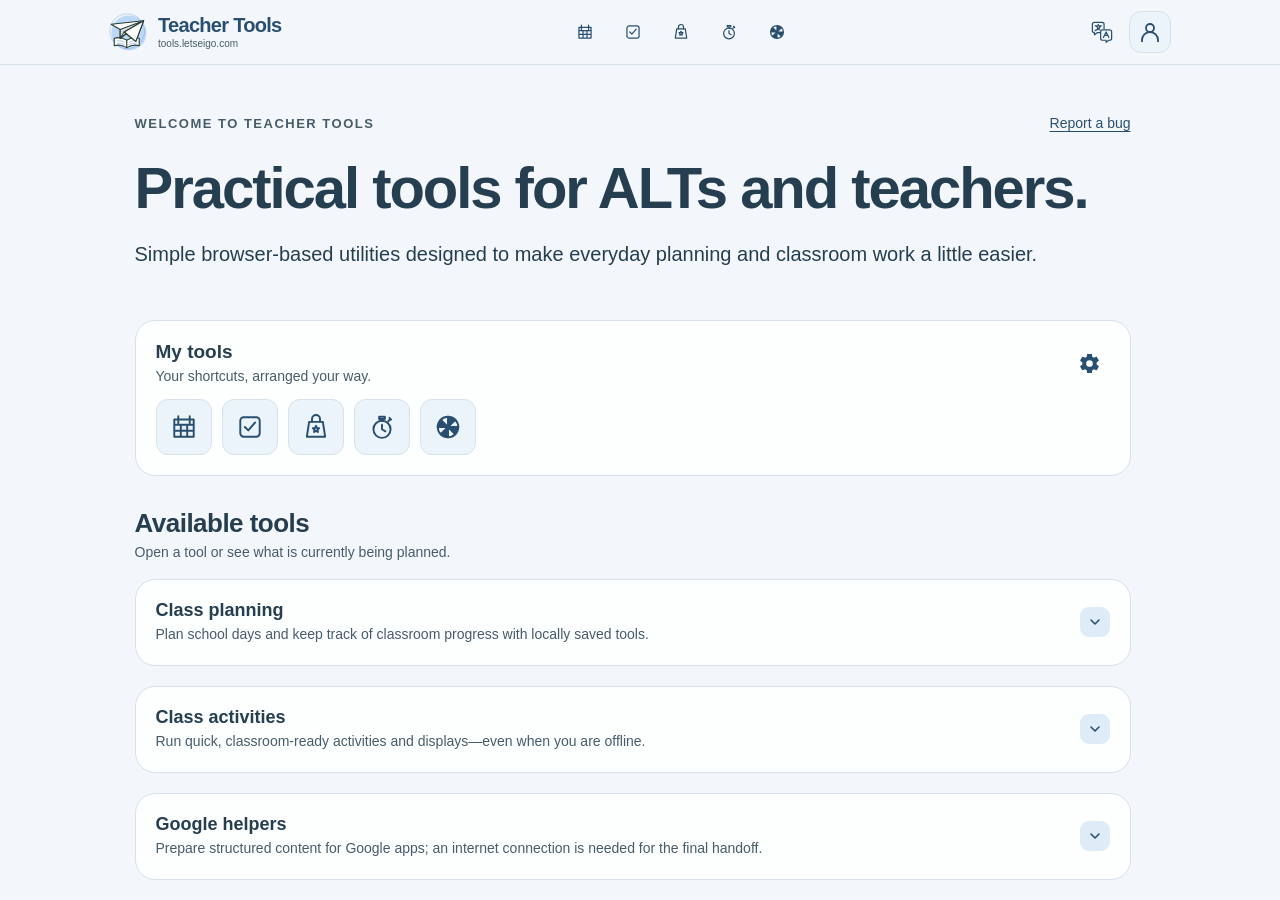
==== commit d123416e: "Modal styling updates, Calendar Notes update" ====
--- a/index.html
+++ b/index.html
@@ -15,12 +15,12 @@
 <!-- TEACHER-TOOLS:FAVICON:END -->
         <script src="assets/js/selfie/schema.js"></script>
 <!-- TEACHER-TOOLS:THEME-BOOTSTRAP:START -->
-    <script src="assets/js/theme-bootstrap.js?v=teacher-tools-2026-11-14-selfie-transfer-shape-1" data-teacher-tools-bootstrap></script>
+    <script src="assets/js/theme-bootstrap.js?v=teacher-tools-2026-11-16-spinner-help-shortcut-1" data-teacher-tools-bootstrap></script>
 <!-- TEACHER-TOOLS:THEME-BOOTSTRAP:END -->
-    <meta name="teacher-tools-release" content="teacher-tools-2026-11-14-selfie-transfer-shape-1">
-    <link rel="stylesheet" href="assets/css/foundation.css?v=teacher-tools-2026-11-14-selfie-transfer-shape-1">
-    <link rel="stylesheet" href="assets/css/site.css?v=teacher-tools-2026-11-14-selfie-transfer-shape-1">
-    <link rel="stylesheet" href="assets/css/components.css?v=teacher-tools-2026-11-14-selfie-transfer-shape-1">
+    <meta name="teacher-tools-release" content="teacher-tools-2026-11-16-spinner-help-shortcut-1">
+    <link rel="stylesheet" href="assets/css/foundation.css?v=teacher-tools-2026-11-16-spinner-help-shortcut-1">
+    <link rel="stylesheet" href="assets/css/site.css?v=teacher-tools-2026-11-16-spinner-help-shortcut-1">
+    <link rel="stylesheet" href="assets/css/components.css?v=teacher-tools-2026-11-16-spinner-help-shortcut-1">
     <style>
 
         .home-main {
@@ -418,9 +418,9 @@
 </head>
 <body>
     <!-- TEACHER-TOOLS:SITE-HEADER:START -->
-    <script src="assets/js/tools.js?v=teacher-tools-2026-11-14-selfie-transfer-shape-1" data-teacher-tools-tools></script>
-    <script src="assets/js/toolbar.js?v=teacher-tools-2026-11-14-selfie-transfer-shape-1" data-teacher-tools-toolbar data-page="home"></script>
-    <script src="assets/js/profile.js?v=teacher-tools-2026-11-14-selfie-transfer-shape-1" data-teacher-tools-profile></script>
+    <script src="assets/js/tools.js?v=teacher-tools-2026-11-16-spinner-help-shortcut-1" data-teacher-tools-tools></script>
+    <script src="assets/js/toolbar.js?v=teacher-tools-2026-11-16-spinner-help-shortcut-1" data-teacher-tools-toolbar data-page="home"></script>
+    <script src="assets/js/profile.js?v=teacher-tools-2026-11-16-spinner-help-shortcut-1" data-teacher-tools-profile></script>
 <!-- TEACHER-TOOLS:SITE-HEADER:END -->
 
     <div class="home-scroll site-page-scroll themed-scroll">
@@ -599,7 +599,7 @@
     </dialog>
 
     <!-- TEACHER-TOOLS:SHARED-BEHAVIOR:START -->
-    <script src="assets/js/ui.js?v=teacher-tools-2026-11-14-selfie-transfer-shape-1" data-teacher-tools-ui></script>
+    <script src="assets/js/ui.js?v=teacher-tools-2026-11-16-spinner-help-shortcut-1" data-teacher-tools-ui></script>
 <!-- TEACHER-TOOLS:SHARED-BEHAVIOR:END -->
     <script>
         (() => {
--- a/assets/css/site.css
+++ b/assets/css/site.css
@@ -714,4 +714,4 @@
     :root svg[data-shared-icon="settings"] { transition: none; }
 }
 
-/* teacher-tools-release: teacher-tools-2026-11-14-selfie-transfer-shape-1 */
+/* teacher-tools-release: teacher-tools-2026-11-16-spinner-help-shortcut-1 */
--- a/assets/css/components.css
+++ b/assets/css/components.css
@@ -507,6 +507,97 @@
     border-color: transparent;
 }
 
+/* Help only: shell stays fixed while instructions scroll. Other dialogs keep their own sizes. */
+:is(#helpModal, #tutorialModal) { padding: 16px; }
+:is(#helpModal, #tutorialModal) .modal-card {
+    box-sizing: border-box;
+    width: min(620px, 100%);
+    height: auto;
+    max-height: calc(100vh - 32px);
+    max-height: calc(100dvh - 32px);
+    min-height: 0;
+    display: flex;
+    flex-direction: column;
+    overflow: hidden;
+    background: var(--surface);
+    border: 1px solid var(--line);
+    border-radius: 12px;
+    box-shadow: 0 18px 50px rgba(0, 0, 0, .25);
+}
+:is(#helpModal, #tutorialModal) .modal-header {
+    flex: 0 0 auto;
+    min-height: 60px;
+    display: flex;
+    align-items: center;
+    justify-content: space-between;
+    gap: 12px;
+    padding: 8px 10px 8px 16px;
+    border-bottom: 1px solid var(--line);
+}
+:is(#helpModal, #tutorialModal) .modal-title { margin: 0; font-size: 16px; font-weight: 750; }
+:is(#helpModal, #tutorialModal) .close-button {
+    flex: 0 0 44px;
+    width: 44px;
+    height: 44px;
+    min-width: 44px;
+    padding: 0;
+    display: grid;
+    place-items: center;
+    border: 1px solid transparent;
+    border-radius: 50%;
+    background: transparent;
+    color: var(--muted);
+    font: inherit;
+    font-size: 24px;
+    line-height: 1;
+    cursor: pointer;
+}
+:is(#helpModal, #tutorialModal) .close-button:hover { color: var(--accent); background: var(--accent-soft); }
+:is(#helpModal, #tutorialModal) :is(.modal-content, .tutorial-scroll) {
+    flex: 1 1 auto;
+    min-height: 0;
+    overflow-y: auto;
+    overscroll-behavior: contain;
+    padding: 16px;
+}
+:is(#helpModal, #tutorialModal) :is(.modal-actions, .tutorial-footer) {
+    flex: 0 0 auto;
+    display: flex;
+    flex-wrap: wrap;
+    justify-content: flex-end;
+    gap: 8px;
+    padding: 12px 16px;
+    border-top: 1px solid var(--line);
+    background: var(--surface);
+}
+:is(#helpModal, #tutorialModal) :is(.modal-actions, .tutorial-footer) button,
+:is(#helpModal, #tutorialModal) :is(.help-link, .tutorial-step-action) {
+    min-height: 44px;
+    max-width: 100%;
+    padding: 10px 18px;
+    border: 1px solid var(--accent-border);
+    border-radius: 999px;
+    background: var(--accent-soft);
+    color: var(--accent);
+    font: 700 12px/1.4 var(--font-ui);
+    white-space: normal;
+    cursor: pointer;
+}
+:is(#helpModal, #tutorialModal) :is(.modal-actions, .tutorial-footer) button {
+    background: var(--accent);
+    border-color: var(--accent);
+    color: var(--tooltip-text);
+}
+:is(#helpModal, #tutorialModal) button:focus-visible { outline: 2px solid var(--accent); outline-offset: 2px; }
+:is(#helpModal, #tutorialModal) :is(.modal-actions, .tutorial-footer) button:hover { filter: brightness(.95); }
+@media (max-width: 620px) {
+    :is(#helpModal, #tutorialModal) { padding: 6px; }
+    :is(#helpModal, #tutorialModal) .modal-card {
+        max-height: calc(100vh - 12px);
+        max-height: calc(100dvh - 12px);
+    }
+}
+
 #helpModal .tutorial-intro,
 #helpModal .help-intro,
 #helpModal .modal-intro,
@@ -563,6 +654,7 @@
 #helpModal .tutorial-step h3,
 #helpModal .help-step h3,
 #helpModal .help-list h3,
+#helpModal .help-list strong,
 #tutorialModal .tutorial-step h3 {
     margin: 1px 0 3px;
     color: var(--text);
@@ -807,4 +899,12 @@
     body.app-page .app-shell:not(.is-presenting) .app-control-content { grid-row: 2; }
 }
 
-/* teacher-tools-release: teacher-tools-2026-11-14-selfie-transfer-shape-1 */
+
+
+/* Shared Tracker/Calendar note rendering. Unknown tags remain literal text. */
+.note-line { white-space: pre-wrap; overflow-wrap: anywhere; min-height: 1.5em; line-height: 1.7; }
+.note-line.complete { text-decoration: line-through; color: var(--muted); }
+.note-line .check-marker-icon { display: inline-block; vertical-align: middle; margin: 0 3px; color: var(--accent); width: 22px; height: 22px; stroke: currentColor; stroke-width: 1.8; stroke-linecap: round; stroke-linejoin: round; fill: none; }
+.note-line input { vertical-align: middle; width: 18px; height: 18px; margin: 0 5px; accent-color: var(--accent); }
+
+/* teacher-tools-release: teacher-tools-2026-11-16-spinner-help-shortcut-1 */
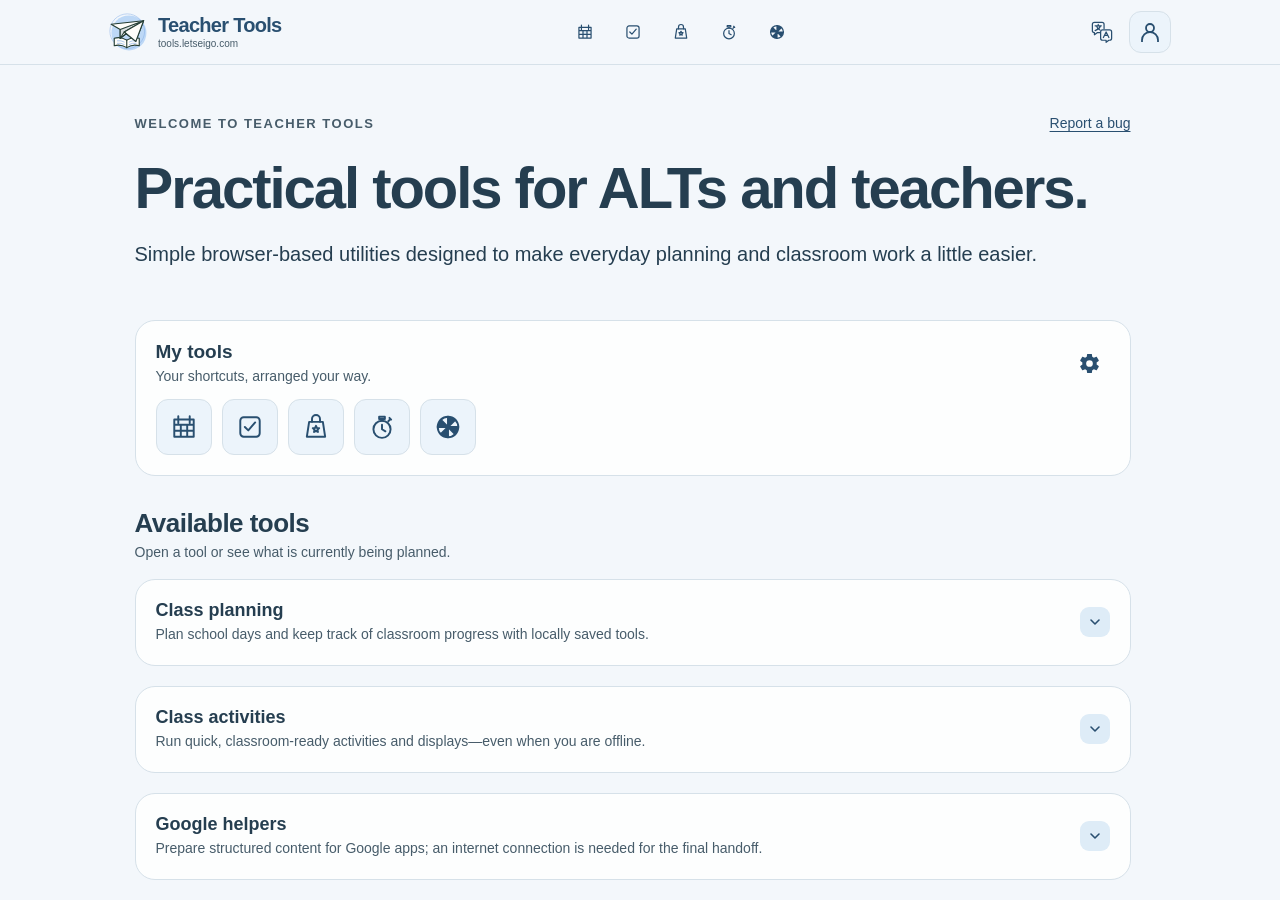
==== commit 72a04676: "Web App assets update" ====
--- a/index.html
+++ b/index.html
@@ -10,17 +10,18 @@
     <meta name="viewport" content="width=device-width, initial-scale=1.0">
     <meta name="description" content="Free practical browser-based tools for ALTs and teachers.">
     <title>Teacher Tools</title>
+    <link rel="apple-touch-icon" sizes="180x180" href="assets/pwa/apple-touch-icon.png">
     <!-- TEACHER-TOOLS:FAVICON:START -->
     <link rel="icon" type="image/svg+xml" href="assets/pwa/teacher-tools-icon.svg">
 <!-- TEACHER-TOOLS:FAVICON:END -->
         <script src="assets/js/selfie/schema.js"></script>
 <!-- TEACHER-TOOLS:THEME-BOOTSTRAP:START -->
-    <script src="assets/js/theme-bootstrap.js?v=teacher-tools-2026-11-16-spinner-help-shortcut-1" data-teacher-tools-bootstrap></script>
+    <script src="assets/js/theme-bootstrap.js?v=teacher-tools-2026-11-17-mobile-home-icon-1" data-teacher-tools-bootstrap></script>
 <!-- TEACHER-TOOLS:THEME-BOOTSTRAP:END -->
-    <meta name="teacher-tools-release" content="teacher-tools-2026-11-16-spinner-help-shortcut-1">
-    <link rel="stylesheet" href="assets/css/foundation.css?v=teacher-tools-2026-11-16-spinner-help-shortcut-1">
-    <link rel="stylesheet" href="assets/css/site.css?v=teacher-tools-2026-11-16-spinner-help-shortcut-1">
-    <link rel="stylesheet" href="assets/css/components.css?v=teacher-tools-2026-11-16-spinner-help-shortcut-1">
+    <meta name="teacher-tools-release" content="teacher-tools-2026-11-17-mobile-home-icon-1">
+    <link rel="stylesheet" href="assets/css/foundation.css?v=teacher-tools-2026-11-17-mobile-home-icon-1">
+    <link rel="stylesheet" href="assets/css/site.css?v=teacher-tools-2026-11-17-mobile-home-icon-1">
+    <link rel="stylesheet" href="assets/css/components.css?v=teacher-tools-2026-11-17-mobile-home-icon-1">
     <style>
 
         .home-main {
@@ -418,9 +419,9 @@
 </head>
 <body>
     <!-- TEACHER-TOOLS:SITE-HEADER:START -->
-    <script src="assets/js/tools.js?v=teacher-tools-2026-11-16-spinner-help-shortcut-1" data-teacher-tools-tools></script>
-    <script src="assets/js/toolbar.js?v=teacher-tools-2026-11-16-spinner-help-shortcut-1" data-teacher-tools-toolbar data-page="home"></script>
-    <script src="assets/js/profile.js?v=teacher-tools-2026-11-16-spinner-help-shortcut-1" data-teacher-tools-profile></script>
+    <script src="assets/js/tools.js?v=teacher-tools-2026-11-17-mobile-home-icon-1" data-teacher-tools-tools></script>
+    <script src="assets/js/toolbar.js?v=teacher-tools-2026-11-17-mobile-home-icon-1" data-teacher-tools-toolbar data-page="home"></script>
+    <script src="assets/js/profile.js?v=teacher-tools-2026-11-17-mobile-home-icon-1" data-teacher-tools-profile></script>
 <!-- TEACHER-TOOLS:SITE-HEADER:END -->
 
     <div class="home-scroll site-page-scroll themed-scroll">
@@ -599,7 +600,7 @@
     </dialog>
 
     <!-- TEACHER-TOOLS:SHARED-BEHAVIOR:START -->
-    <script src="assets/js/ui.js?v=teacher-tools-2026-11-16-spinner-help-shortcut-1" data-teacher-tools-ui></script>
+    <script src="assets/js/ui.js?v=teacher-tools-2026-11-17-mobile-home-icon-1" data-teacher-tools-ui></script>
 <!-- TEACHER-TOOLS:SHARED-BEHAVIOR:END -->
     <script>
         (() => {
--- a/assets/css/site.css
+++ b/assets/css/site.css
@@ -714,4 +714,4 @@
     :root svg[data-shared-icon="settings"] { transition: none; }
 }
 
-/* teacher-tools-release: teacher-tools-2026-11-16-spinner-help-shortcut-1 */
+/* teacher-tools-release: teacher-tools-2026-11-17-mobile-home-icon-1 */
--- a/assets/css/components.css
+++ b/assets/css/components.css
@@ -907,4 +907,4 @@
 .note-line .check-marker-icon { display: inline-block; vertical-align: middle; margin: 0 3px; color: var(--accent); width: 22px; height: 22px; stroke: currentColor; stroke-width: 1.8; stroke-linecap: round; stroke-linejoin: round; fill: none; }
 .note-line input { vertical-align: middle; width: 18px; height: 18px; margin: 0 5px; accent-color: var(--accent); }
 
-/* teacher-tools-release: teacher-tools-2026-11-16-spinner-help-shortcut-1 */
+/* teacher-tools-release: teacher-tools-2026-11-17-mobile-home-icon-1 */
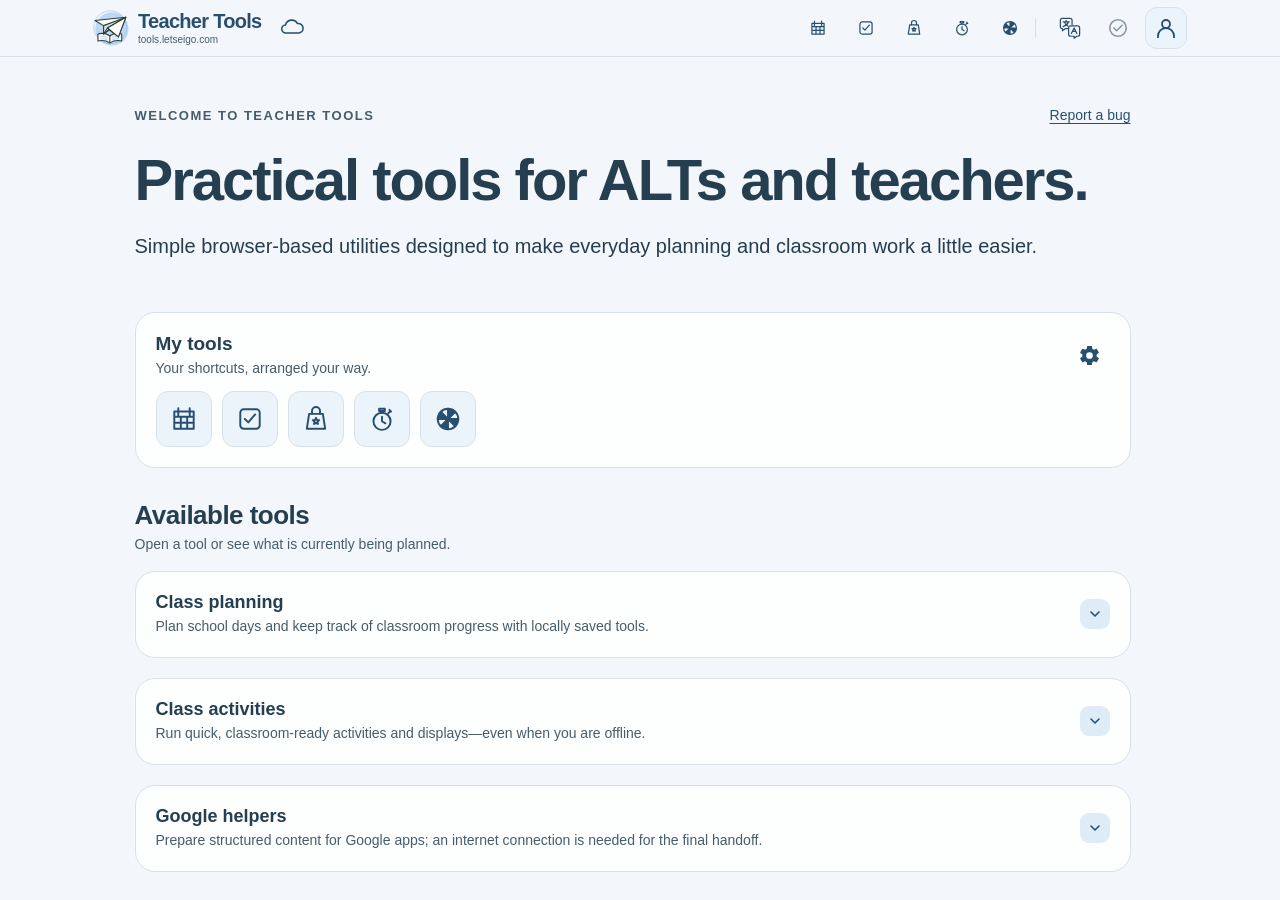
==== commit ef81cf14: "Offline and Autosave support updates" ====
--- a/index.html
+++ b/index.html
@@ -16,12 +16,12 @@
 <!-- TEACHER-TOOLS:FAVICON:END -->
         <script src="assets/js/selfie/schema.js"></script>
 <!-- TEACHER-TOOLS:THEME-BOOTSTRAP:START -->
-    <script src="assets/js/theme-bootstrap.js?v=teacher-tools-2026-11-17-mobile-home-icon-1" data-teacher-tools-bootstrap></script>
+    <script src="assets/js/theme-bootstrap.js?v=teacher-tools-2026-11-18-update-arrow-1" data-teacher-tools-bootstrap></script>
 <!-- TEACHER-TOOLS:THEME-BOOTSTRAP:END -->
-    <meta name="teacher-tools-release" content="teacher-tools-2026-11-17-mobile-home-icon-1">
-    <link rel="stylesheet" href="assets/css/foundation.css?v=teacher-tools-2026-11-17-mobile-home-icon-1">
-    <link rel="stylesheet" href="assets/css/site.css?v=teacher-tools-2026-11-17-mobile-home-icon-1">
-    <link rel="stylesheet" href="assets/css/components.css?v=teacher-tools-2026-11-17-mobile-home-icon-1">
+    <meta name="teacher-tools-release" content="teacher-tools-2026-11-18-update-arrow-1">
+    <link rel="stylesheet" href="assets/css/foundation.css?v=teacher-tools-2026-11-18-update-arrow-1">
+    <link rel="stylesheet" href="assets/css/site.css?v=teacher-tools-2026-11-18-update-arrow-1">
+    <link rel="stylesheet" href="assets/css/components.css?v=teacher-tools-2026-11-18-update-arrow-1">
     <style>
 
         .home-main {
@@ -419,9 +419,9 @@
 </head>
 <body>
     <!-- TEACHER-TOOLS:SITE-HEADER:START -->
-    <script src="assets/js/tools.js?v=teacher-tools-2026-11-17-mobile-home-icon-1" data-teacher-tools-tools></script>
-    <script src="assets/js/toolbar.js?v=teacher-tools-2026-11-17-mobile-home-icon-1" data-teacher-tools-toolbar data-page="home"></script>
-    <script src="assets/js/profile.js?v=teacher-tools-2026-11-17-mobile-home-icon-1" data-teacher-tools-profile></script>
+    <script src="assets/js/tools.js?v=teacher-tools-2026-11-18-update-arrow-1" data-teacher-tools-tools></script>
+    <script src="assets/js/toolbar.js?v=teacher-tools-2026-11-18-update-arrow-1" data-teacher-tools-toolbar data-page="home"></script>
+    <script src="assets/js/profile.js?v=teacher-tools-2026-11-18-update-arrow-1" data-teacher-tools-profile></script>
 <!-- TEACHER-TOOLS:SITE-HEADER:END -->
 
     <div class="home-scroll site-page-scroll themed-scroll">
@@ -600,7 +600,7 @@
     </dialog>
 
     <!-- TEACHER-TOOLS:SHARED-BEHAVIOR:START -->
-    <script src="assets/js/ui.js?v=teacher-tools-2026-11-17-mobile-home-icon-1" data-teacher-tools-ui></script>
+    <script src="assets/js/ui.js?v=teacher-tools-2026-11-18-update-arrow-1" data-teacher-tools-ui></script>
 <!-- TEACHER-TOOLS:SHARED-BEHAVIOR:END -->
     <script>
         (() => {
--- a/assets/css/site.css
+++ b/assets/css/site.css
@@ -10,10 +10,10 @@
 }
  .site-header-inner {
     position: relative;
-    width: min(1096px, 100%);
-    min-height: 64px;
+    width: min(1144px, 100%);
+    min-height: 56px;
     margin: 0 auto;
-    padding: 6px 16px;
+    padding: 6px 24px;
     display: grid;
     align-items: center;
     justify-content: space-between;
@@ -24,7 +24,7 @@
     min-width: 0;
     display: inline-flex;
     align-items: center;
-    gap: 10px;
+    gap: 8px;
     color: inherit;
     text-decoration: none;
 }
@@ -94,7 +94,7 @@
     background: var(--accent-soft);
     border-color: var(--accent-border);
 }
- .site-language-button, .site-settings-button {
+ .site-language-button, .site-settings-button, .site-sync-status {
     width: 44px;
     height: 44px;
     flex: 0 0 44px;
@@ -133,6 +133,34 @@
     stroke-width: 2;
     stroke-linecap: round;
 }
+/* Connection/offline-copy status beside the title, separate from linked-data saving. */
+.site-offline-status { display: grid; place-items: center; width: 44px; height: 44px; flex: 0 0 44px; color: var(--accent); border-radius: 12px; text-decoration: none; }
+.site-offline-status:hover { background: var(--accent-soft); }
+.site-offline-status svg { width: 24px; height: 24px; fill: none; stroke: currentColor; stroke-width: 1.6; stroke-linecap: round; stroke-linejoin: round; overflow: visible; }
+.site-offline-status .offline-badge, .site-offline-status .offline-slash, .site-offline-status .offline-badge path { display: none; }
+.site-offline-status .offline-badge circle { fill: var(--surface); }
+.site-offline-status:is([data-offline-state="ready"], [data-offline-state="offline-ready"], [data-offline-state="update"], [data-offline-state="update-only"], [data-offline-state="reload"], [data-offline-state="preparing"], [data-offline-state="incomplete"], [data-offline-state="update-error"]) .offline-badge { display: initial; }
+.site-offline-status:is([data-offline-state="ready"], [data-offline-state="offline-ready"]) .offline-check,
+.site-offline-status:is([data-offline-state="update"], [data-offline-state="update-only"], [data-offline-state="reload"]) .offline-update,
+.site-offline-status[data-offline-state="preparing"] .offline-download,
+.site-offline-status:is([data-offline-state="incomplete"], [data-offline-state="update-error"]) .offline-alert { display: initial; }
+.site-offline-status:is([data-offline-state="ready"], [data-offline-state="offline-ready"]) .offline-cloud { fill: var(--accent-soft); }
+.site-offline-status[data-connection="offline"] .offline-slash { display: initial; }
+.site-offline-status:is([data-offline-state="incomplete"], [data-offline-state="update-error"], [data-offline-state="offline"]) { color: var(--warning-text); }
+.site-offline-status[data-offline-state="unavailable"] { color: var(--muted); }
+.site-offline-status:is([data-offline-state="checking"], [data-offline-state="preparing"]) .offline-cloud { stroke-dasharray: 3 2; }
+/* File-sync state is visible in shape as well as color; the button always opens details. */
+.site-sync-status svg { width: 22px; height: 22px; fill: none; stroke: currentColor; stroke-width: 1.8; stroke-linecap: round; stroke-linejoin: round; }
+.site-sync-status .sync-attention { display: none; }
+.site-sync-status:is([data-sync-state="disabled"], [data-sync-state="unsupported"], [data-sync-state="checking"]) { color: var(--muted); opacity: .6; }
+.site-sync-status[data-sync-state="saved"] .sync-circle { fill: var(--accent); stroke: var(--accent); }
+.site-sync-status[data-sync-state="saved"] .sync-check { stroke: var(--accent-contrast, var(--surface)); }
+.site-sync-status[data-sync-state="saving"] .sync-circle { stroke-dasharray: 3 2; }
+.site-sync-status:is([data-sync-state="permission"], [data-sync-state="conflict"], [data-sync-state="error"]) { color: var(--warning-text); }
+.site-sync-status:is([data-sync-state="permission"], [data-sync-state="conflict"], [data-sync-state="error"]) .sync-check { display: none; }
+.site-sync-status:is([data-sync-state="permission"], [data-sync-state="conflict"], [data-sync-state="error"]) .sync-attention { display: initial; }
+.site-sync-status:hover { background: var(--accent-soft); }
+.site-sync-status:focus-visible { opacity: 1; outline: 2px solid var(--accent); outline-offset: 2px; }
  .site-tools-menu, .site-language-panel {
     position: absolute;
     right: 16px;
@@ -157,12 +185,40 @@
 
 .site-profile-header-avatar { display: grid; place-items: center; width: 100%; height: 100%; overflow: hidden; border: 1px solid var(--line); border-radius: 12px; background: var(--panel); }
 .site-profile-header-avatar svg { width: 24px; height: 24px; fill: none; stroke: currentColor; stroke-width: 1.8; }
-.site-profile-identity { display: grid; grid-template-columns: 144px minmax(150px, .85fr) minmax(300px, 1.5fr); gap: 24px; margin-top: 20px; }
+.site-profile-identity { display: grid; grid-template-columns: 144px minmax(284px, .9fr) minmax(0, 1.1fr); gap: 24px; margin-top: 20px; }
 .site-profile-portrait { display: flex; flex-direction: column; gap: 10px; }
 .site-profile-avatar { display: grid; place-items: center; width: 144px; height: 144px; overflow: hidden; background: var(--panel); border: 1px solid var(--line); border-radius: 12px; }
 .site-profile-avatar svg { width: 80px; height: 80px; fill: none; stroke: var(--muted); stroke-width: 1.2; }
 .site-profile-details { min-width: 0; }
 .site-profile-sync { min-width: 0; border-left: 1px solid var(--line); padding-left: 20px; }
+/* Profile settings list and single editor workspace. */
+.site-profile-setting-row { margin-top: 0; padding: 0; border-top: 1px solid var(--line); }
+.site-profile-setting-link { display: flex; align-items: center; justify-content: space-between; gap: 12px; width: 100%; min-height: 64px; padding: 12px 8px; color: var(--muted); background: transparent; border: 1px solid transparent; border-radius: 9px; text-align: left; text-decoration: none; font: 700 14px/1.4 var(--font-ui); cursor: pointer; }
+.site-profile-setting-link > span { min-width: 0; overflow-wrap: anywhere; }
+.site-profile-setting-link svg { flex: 0 0 24px; width: 24px; height: 24px; fill: none; stroke: var(--accent); stroke-width: 1.8; stroke-linecap: round; stroke-linejoin: round; }
+.site-profile-setting-link .sync-attention { display: none; }
+.site-profile-setting-link:hover { color: var(--accent); background: var(--panel); }
+.site-profile-setting-link[aria-expanded="true"] { color: var(--accent); background: var(--accent-soft); border-color: var(--accent-border); }
+.site-profile-setting-link:focus-visible { outline: 2px solid var(--accent); outline-offset: -3px; }
+.site-profile-details .site-profile-name-edit[data-profile-setting][aria-expanded="true"] { border-color: var(--accent); background: var(--accent-soft); }
+.site-profile-editor-panel { min-width: 0; margin-top: 14px; }
+.site-profile-editor-panel #siteNavigationEditor { margin: 0; }
+#siteProfileEditorHint { color: var(--muted); font-size: 13px; line-height: 1.5; }
+#siteNavigationSettings { margin-top: 14px; }
+#siteNavigationDisplay { display: flex; }
+#siteNavigationPreview { gap: 4px; }
+/* Visual settings previews identify themselves; keep section names for assistive tech. */
+#siteProfileThemeTitle, #siteNavigationTitle {
+    position: absolute;
+    width: 1px;
+    height: 1px;
+    padding: 0;
+    margin: -1px;
+    overflow: hidden;
+    clip-path: inset(50%);
+    white-space: nowrap;
+    border: 0;
+}
 .site-profile-sync-title { margin: 0; color: var(--muted); font-size: 14px; font-weight: 700; }
 .site-profile-sync .site-data-help,
 .site-profile-sync .site-data-note,
@@ -170,28 +226,29 @@
 .site-profile-sync .site-data-summary-item { min-height: 36px; }
 .site-profile-sync .site-data-summary-selection { overflow-wrap: anywhere; }
 .site-profile-sync .site-data-action { min-height: 44px; font-size: 11px; }
-@media (max-width: 760px) {
+@media (max-width: 860px) {
     .site-profile-identity { grid-template-columns: 144px minmax(0, 1fr); }
     .site-profile-sync { grid-column: 1 / -1; padding: 18px 0 0; border-left: 0; border-top: 1px solid var(--line); }
 }
 
-#siteProfileNameForm { display: grid; gap: 8px; }
+#siteProfileNameForm { display: flex; flex-wrap: wrap; align-items: center; gap: 8px; }
 #siteProfileNameForm[hidden], #siteProfileNameDisplay[hidden] { display: none; }
 .site-profile-name-field { display: grid; gap: 8px; }
 .site-profile-name-label { font-size: 14px; font-weight: 700; color: var(--muted); }
-#siteProfileNameDisplay { display: flex; align-items: center; gap: 12px; min-width: 0; }
+#siteProfileNameDisplay { display: flex; align-items: center; justify-content: space-between; gap: 12px; min-width: 0; }
 #siteProfileNameText { min-width: 0; overflow-wrap: anywhere; font-size: 26px; font-weight: 700; line-height: 1.3; }
 #siteProfileNameText.is-empty { font-size: 20px; font-weight: 400; color: var(--muted); }
 .site-profile-name-edit { display: grid; place-items: center; flex-shrink: 0; width: 44px; height: 44px; padding: 10px; color: var(--accent); background: var(--panel); border: 1px solid var(--line); border-radius: 12px; cursor: pointer; }
 .site-profile-name-edit svg { width: 22px; height: 22px; fill: none; stroke: currentColor; stroke-width: 1.8; stroke-linecap: round; stroke-linejoin: round; }
 .site-profile-name-edit:hover { background: var(--accent-soft); }
 .site-profile-name-actions { display: flex; flex-wrap: wrap; gap: 8px; }
-#siteProfileName { width: 100%; min-height: 44px; padding: 9px 12px; font: inherit; font-size: 16px; color: var(--text); background: var(--surface); border: 1px solid var(--line); border-radius: 12px; }
+#siteProfileName { flex: 1 1 80px; width: 0; min-width: 80px; min-height: 44px; padding: 9px 12px; font: inherit; font-size: 16px; color: var(--text); background: var(--surface); border: 1px solid var(--line); border-radius: 12px; }
 .site-profile-action { display: inline-flex; align-items: center; justify-content: center; min-height: 44px; gap: 8px; padding: 8px 12px; font: inherit; font-size: 13px; line-height: 1.4; color: var(--text); background: var(--panel); border: 1px solid var(--accent-border); border-radius: 999px; text-decoration: none; cursor: pointer; }
 .site-profile-action > svg { width: 22px; height: 22px; flex-shrink: 0; }
 .site-profile-status:empty { display: none; }
 .site-profile-action:hover { background: var(--accent-soft); }
-#siteProfileNameForm .site-profile-action { justify-self: start; }
+#siteProfileNameForm .site-profile-name-actions { flex: 0 0 auto; flex-wrap: nowrap; }
+#siteProfileNameForm .site-profile-action { width: 44px; height: 44px; padding: 10px; justify-content: center; }
 
 .site-profile-status { overflow-wrap: anywhere; min-height: 1.5em; font-size: 13px; line-height: 1.5; margin: 12px 0; }
 .site-profile-status.error { color: var(--danger); }
@@ -497,13 +554,12 @@
 }
 .site-linked-data-actions > * { min-width: 0; }
 .site-linked-data-disconnect { grid-column: 1 / -1; }
-/* Match Let's EiGo!'s compact 22px dots while retaining 44px hit areas.
- * A balanced three-by-two palette fits beside the selfie, including on tablets. */
+/* Compact 22px dots retain 44px hit areas and wrap only when their column requires it. */
 .site-theme-options {
     display: flex;
     flex-wrap: wrap;
     gap: 0 4px;
-    max-width: 140px;
+    min-width: 0;
 }
 .site-theme-option {
     --theme-primary: #1e40af;
@@ -597,14 +653,15 @@
 .site-identity .site-brand { flex: 1 1 auto; min-width: 0; }
 .site-identity .site-brand-copy { min-width: 0; max-width: 240px; justify-items: start; }
 .site-identity .site-brand-title { max-width: 100%; margin: 0; font-size: 20px; }
-.site-identity .site-brand-mark { width: 40px; height: 40px; flex: 0 0 40px; }
+.site-identity .site-brand-mark { width: 38px; height: 38px; flex: 0 0 38px; }
 .site-identity .site-brand-mark svg { width: 28px; height: 28px; fill: none; stroke: var(--accent); stroke-width: 1.8; stroke-linecap: round; stroke-linejoin: round; }
 .site-identity .icon-fill { fill: var(--accent-soft); }
 .site-app-version { width: max-content; padding: 1px 5px; color: var(--accent); background: var(--accent-soft); border: 1px solid var(--accent-border); border-radius: 999px; font-size: 10px; line-height: 1.2; }
 .site-back { width: 36px; height: 44px; display: grid; place-items: center; flex: 0 0 36px; color: var(--accent); border-radius: 10px; }
 .site-back:hover { background: var(--accent-soft); }
 .site-back svg { width: 24px; height: 24px; fill: none; stroke: currentColor; stroke-width: 2; stroke-linecap: round; stroke-linejoin: round; }
-.site-pinned-tools { display: flex; justify-content: center; align-items: center; gap: 4px; min-width: 0; }
+.site-pinned-tools { position: relative; display: flex; justify-content: flex-end; align-items: center; gap: 4px; min-width: 0; }
+.site-pinned-tools:not(:empty)::after { content: ""; position: absolute; right: -4px; top: 50%; width: 1px; height: 20px; background: var(--line); transform: translateY(-50%); pointer-events: none; }
 .site-pinned-link { display: grid; place-items: center; width: 44px; height: 44px; flex: 0 0 44px; color: var(--accent); border: 1px solid transparent; border-radius: 12px; text-decoration: none; }
 .site-pinned-link .site-menu-icon { width: 30px; height: 30px; background: transparent; }
 .site-pinned-link:hover, .site-pinned-link[aria-current="page"] { background: var(--accent-soft); border-color: var(--accent-border); }
@@ -628,7 +685,7 @@
     .site-header .site-header-inner { grid-template-columns: minmax(0, 1fr) auto; gap: 8px; }
     .site-header #siteMobileMenuButton { display: inline-flex; }
     .site-identity .site-brand-title { font-size: 16px; }
-    .site-identity .site-brand-mark { width: 36px; height: 36px; flex-basis: 36px; }
+    .site-identity .site-brand-mark { width: 38px; height: 38px; flex-basis: 38px; }
     .site-identity .site-brand-copy { max-width: 180px; }
 }
 .site-navigation-settings { margin-top: 16px; border-top: 1px solid var(--line); padding-top: 10px; }
@@ -661,9 +718,9 @@
 /* Toolbar sizing remains stable across breakpoints; the controller owns collapse/focus. */
 
 @media (max-width: 620px) {
-.site-header-inner { min-height: 58px; padding: 8px 10px; }
+.site-header-inner { min-height: 56px; padding: 6px 20px; }
 .site-brand-mark { width: 38px; height: 38px; flex-basis: 38px; border-radius: 9px; }
-.site-brand-title { font-size: 16px; white-space: normal; }
+.site-brand-title { font-size: 16px; white-space: nowrap; }
 .site-mobile-toggle { display: inline-flex; }
 .site-header-actions { gap: 2px; }
 .site-tools-menu, .site-language-panel { top: calc(100% - 4px); right: 10px; width: calc(100% - 20px); }
@@ -671,12 +728,11 @@
 }
 @media (max-width: 380px) {
 .site-brand-domain { display: none; }
-.site-header-inner { padding-inline: 7px; }
+.site-header-inner { padding-inline: 12px; }
 .site-header-actions { gap: 2px; }
-.site-header .site-header-inner { padding-inline: 7px; gap: 4px; }
+.site-header .site-header-inner { gap: 4px; }
 .site-brand { gap: 6px; }
 .site-identity .site-brand-title { font-size: 14px; }
-.site-identity .site-brand-mark { width: 30px; height: 30px; flex-basis: 30px; }
 }
 
 /* Tool details retain the same treatment in headers, lists and note badges. */
@@ -691,8 +747,7 @@
 @media (max-width: 620px) {
     .app-page .site-identity { gap: 4px; }
     .app-page .site-identity .site-brand { gap: 6px; }
-    .app-page .site-identity .site-brand-mark { width: 30px; height: 30px; flex-basis: 30px; }
-    .app-page .site-identity .site-brand-copy { gap: 6px; }
+    .app-page     .app-page .site-identity .site-brand-copy { gap: 6px; }
     .app-page .site-identity .site-brand-title { font-size: 14px; }
 }
 
@@ -714,4 +769,12 @@
     :root svg[data-shared-icon="settings"] { transition: none; }
 }
 
-/* teacher-tools-release: teacher-tools-2026-11-17-mobile-home-icon-1 */
+/* Preserve every title, version and 44px action target on narrow phones. */
+@media(max-width:480px) {
+    .site-header .site-header-inner, .site-header.is-compact .site-header-inner { grid-template-columns: minmax(0,1fr); }
+    .site-header .site-header-actions { justify-self: end; }
+    .site-header .site-identity { width: 100%; }
+    .site-header .site-identity .site-brand { flex: 0 1 auto; }
+}
+
+/* teacher-tools-release: teacher-tools-2026-11-18-update-arrow-1 */
--- a/assets/css/components.css
+++ b/assets/css/components.css
@@ -907,4 +907,31 @@
 .note-line .check-marker-icon { display: inline-block; vertical-align: middle; margin: 0 3px; color: var(--accent); width: 22px; height: 22px; stroke: currentColor; stroke-width: 1.8; stroke-linecap: round; stroke-linejoin: round; fill: none; }
 .note-line input { vertical-align: middle; width: 18px; height: 18px; margin: 0 5px; accent-color: var(--accent); }
 
-/* teacher-tools-release: teacher-tools-2026-11-17-mobile-home-icon-1 */
+/* Amber notice icon: CSS decoration survives translated/dynamic text replacement.
+   Keep the message semantics (including live regions) on the existing element. */
+:root :is(.notice, .storage-warning, .protocol-warning, #helpModal .privacy-note, #tutorialModal .privacy-note, body[data-tool="spinner"] .privacy-note):not(:empty) {
+    position: relative;
+    padding-inline-start: 40px;
+}
+:root :is(.notice, .storage-warning, .protocol-warning, #helpModal .privacy-note, #tutorialModal .privacy-note, body[data-tool="spinner"] .privacy-note):not(:empty)::before {
+    content: "!" / "";
+    position: absolute;
+    inset-inline-start: 12px;
+    top: 10px;
+    display: grid;
+    place-items: center;
+    width: 18px;
+    height: 18px;
+    box-sizing: border-box;
+    border: 1.5px solid currentColor;
+    border-radius: 50%;
+    color: var(--warning-text);
+    font-family: Georgia, "Times New Roman", serif;
+    font-size: 13px;
+    font-style: normal;
+    font-weight: 700;
+    line-height: 1;
+    pointer-events: none;
+}
+
+/* teacher-tools-release: teacher-tools-2026-11-18-update-arrow-1 */
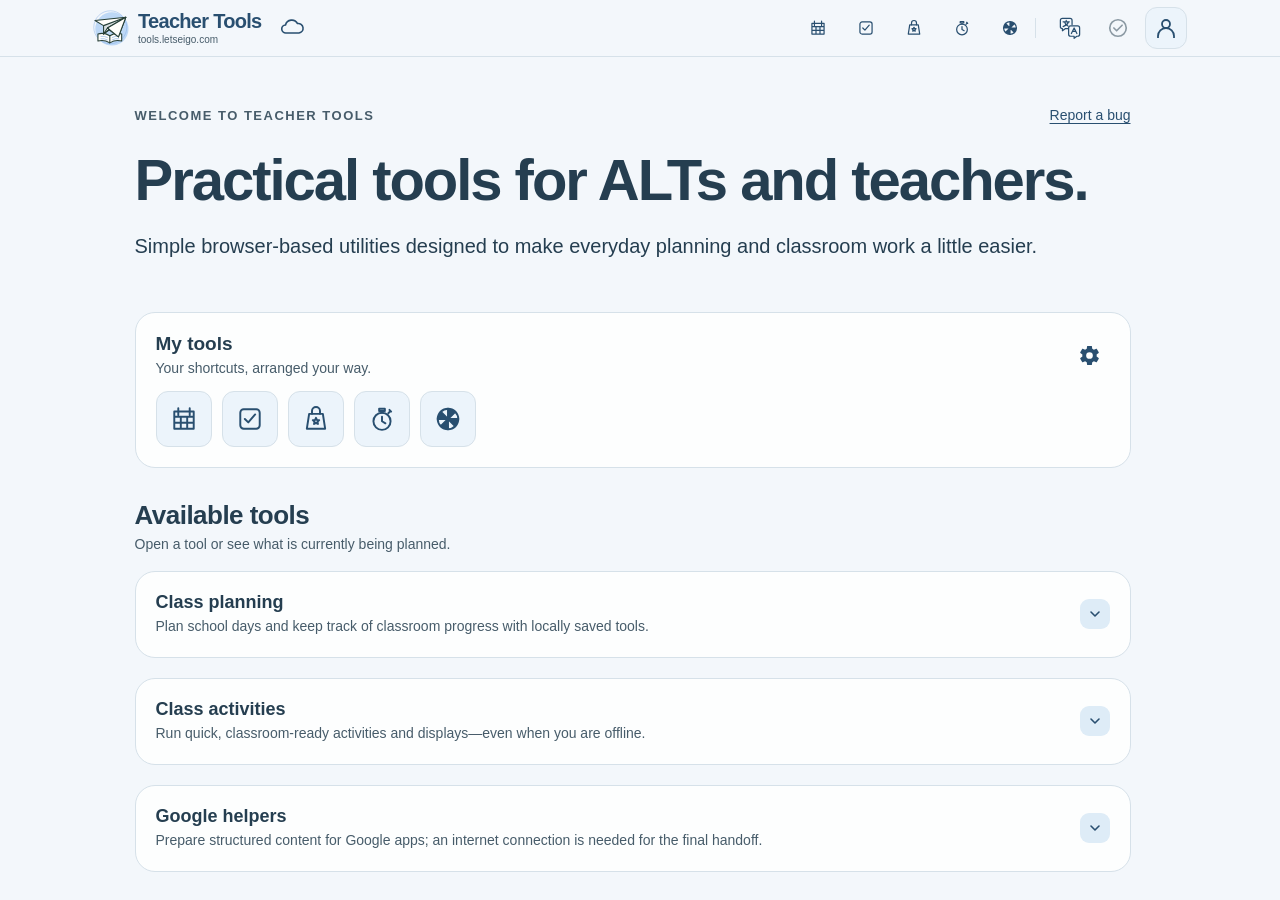
==== commit e8cb9965: "Offline Files and Sync updates" ====
--- a/index.html
+++ b/index.html
@@ -16,12 +16,12 @@
 <!-- TEACHER-TOOLS:FAVICON:END -->
         <script src="assets/js/selfie/schema.js"></script>
 <!-- TEACHER-TOOLS:THEME-BOOTSTRAP:START -->
-    <script src="assets/js/theme-bootstrap.js?v=teacher-tools-2026-11-18-update-arrow-1" data-teacher-tools-bootstrap></script>
+    <script src="assets/js/theme-bootstrap.js?v=teacher-tools-2026-11-19-backup-import-notice-1" data-teacher-tools-bootstrap></script>
 <!-- TEACHER-TOOLS:THEME-BOOTSTRAP:END -->
-    <meta name="teacher-tools-release" content="teacher-tools-2026-11-18-update-arrow-1">
-    <link rel="stylesheet" href="assets/css/foundation.css?v=teacher-tools-2026-11-18-update-arrow-1">
-    <link rel="stylesheet" href="assets/css/site.css?v=teacher-tools-2026-11-18-update-arrow-1">
-    <link rel="stylesheet" href="assets/css/components.css?v=teacher-tools-2026-11-18-update-arrow-1">
+    <meta name="teacher-tools-release" content="teacher-tools-2026-11-19-backup-import-notice-1">
+    <link rel="stylesheet" href="assets/css/foundation.css?v=teacher-tools-2026-11-19-backup-import-notice-1">
+    <link rel="stylesheet" href="assets/css/site.css?v=teacher-tools-2026-11-19-backup-import-notice-1">
+    <link rel="stylesheet" href="assets/css/components.css?v=teacher-tools-2026-11-19-backup-import-notice-1">
     <style>
 
         .home-main {
@@ -376,10 +376,7 @@
         .home-footer-row p { margin: 0; }
         .home-footer-row .copyright-link { flex-shrink: 0; padding-inline: 0; font-size: inherit; }
         .home-text-action { display: inline-flex; align-items: center; justify-content: center; min-height: 44px; padding: 4px 12px; border: 0; background: transparent; color: var(--accent); font: inherit; font-size: 12px; text-decoration: underline; text-underline-offset: 3px; cursor: pointer; }
-        #license-dialog { width: min(760px, calc(100% - 28px)); max-height: calc(100dvh - 28px); }
-        #license-dialog .site-theme-header { padding: 16px 20px; }
-        .license-text { min-height: 0; overflow: auto; overscroll-behavior: contain; white-space: pre-wrap; overflow-wrap: anywhere; padding: 20px; font-size: 14px; line-height: 1.65; }
-        .license-text:focus-visible { outline: 3px solid var(--accent); outline-offset: -3px; }
+
 
         @media (max-width: 620px) {
             .home-main {
@@ -419,9 +416,9 @@
 </head>
 <body>
     <!-- TEACHER-TOOLS:SITE-HEADER:START -->
-    <script src="assets/js/tools.js?v=teacher-tools-2026-11-18-update-arrow-1" data-teacher-tools-tools></script>
-    <script src="assets/js/toolbar.js?v=teacher-tools-2026-11-18-update-arrow-1" data-teacher-tools-toolbar data-page="home"></script>
-    <script src="assets/js/profile.js?v=teacher-tools-2026-11-18-update-arrow-1" data-teacher-tools-profile></script>
+    <script src="assets/js/tools.js?v=teacher-tools-2026-11-19-backup-import-notice-1" data-teacher-tools-tools></script>
+    <script src="assets/js/toolbar.js?v=teacher-tools-2026-11-19-backup-import-notice-1" data-teacher-tools-toolbar data-page="home"></script>
+    <script src="assets/js/profile.js?v=teacher-tools-2026-11-19-backup-import-notice-1" data-teacher-tools-profile></script>
 <!-- TEACHER-TOOLS:SITE-HEADER:END -->
 
     <div class="home-scroll site-page-scroll themed-scroll">
@@ -600,7 +597,7 @@
     </dialog>
 
     <!-- TEACHER-TOOLS:SHARED-BEHAVIOR:START -->
-    <script src="assets/js/ui.js?v=teacher-tools-2026-11-18-update-arrow-1" data-teacher-tools-ui></script>
+    <script src="assets/js/ui.js?v=teacher-tools-2026-11-19-backup-import-notice-1" data-teacher-tools-ui></script>
 <!-- TEACHER-TOOLS:SHARED-BEHAVIOR:END -->
     <script>
         (() => {
--- a/assets/css/site.css
+++ b/assets/css/site.css
@@ -222,10 +222,10 @@
 .site-profile-sync-title { margin: 0; color: var(--muted); font-size: 14px; font-weight: 700; }
 .site-profile-sync .site-data-help,
 .site-profile-sync .site-data-note,
-.site-profile-sync .site-data-status { font-size: 11px; line-height: 1.5; }
-.site-profile-sync .site-data-summary-item { min-height: 36px; }
+.site-profile-sync .site-data-status { font-size: 13px; line-height: 1.6; }
+.site-profile-sync .site-data-summary-item { min-height: 44px; }
 .site-profile-sync .site-data-summary-selection { overflow-wrap: anywhere; }
-.site-profile-sync .site-data-action { min-height: 44px; font-size: 11px; }
+.site-profile-sync .site-data-action { min-height: 44px; font-size: 14px; }
 @media (max-width: 860px) {
     .site-profile-identity { grid-template-columns: 144px minmax(0, 1fr); }
     .site-profile-sync { grid-column: 1 / -1; padding: 18px 0 0; border-left: 0; border-top: 1px solid var(--line); }
@@ -274,7 +274,7 @@
     color: var(--text);
     background: transparent;
     border: 0;
-    border-radius: 8px;
+    border-radius: 999px;
     text-align: left;
     text-decoration: none;
 }
@@ -341,14 +341,14 @@
 .site-data-help {
     margin: 0 0 11px;
     color: var(--muted);
-    font-size: 10.5px;
+    font-size: 14px; line-height: 1.4;
     line-height: 1.45;
 }
 .site-language-label {
     display: block;
     margin: 0 0 5px;
     color: var(--text);
-    font-size: 10.5px;
+    font-size: 14px; line-height: 1.4;
     font-weight: 700;
 }
 .site-language-select {
@@ -358,7 +358,7 @@
     color: var(--text);
     background: var(--surface);
     border: 1px solid var(--line);
-    border-radius: 8px;
+    border-radius: 999px;
     font-size: 12px;
 }
 .site-language-select:hover { border-color: var(--accent-border); }
@@ -420,7 +420,7 @@
     background: var(--panel);
     border: 1px solid var(--line);
     border-radius: 7px;
-    font-size: 10.5px;
+    font-size: 14px; line-height: 1.4;
 }
 .site-data-summary-selection {
     min-width: 0;
@@ -439,9 +439,9 @@
 }
 .site-data-checkbox:disabled { cursor: default; opacity: 0.55; }
  .site-data-summary-state {
-    flex: 0 0 auto;
-    color: var(--muted);
-    font-size: 8.5px;
+    flex: 0 1 auto; text-align: end; overflow-wrap: anywhere;
+    color: var(--muted);
+    font-size: 10px;
     font-weight: 750;
     letter-spacing: 0.03em;
     text-transform: uppercase;
@@ -454,13 +454,13 @@
     gap: 8px;
 }
  .site-data-action {
-    min-height: 38px;
-    padding: 8px 10px;
+    min-height: 44px;
+    padding: 9px 16px;
     color: var(--text);
     background: var(--surface);
     border: 1px solid var(--line);
-    border-radius: 8px;
-    font-size: 10.5px;
+    border-radius: 999px;
+    font-size: 14px; line-height: 1.4;
     font-weight: 700;
     cursor: pointer;
 }
@@ -506,45 +506,46 @@
  .site-data-status.error { color: var(--danger); }
 .site-linked-data-heading {
     display: flex;
+    flex-wrap: wrap;
     align-items: center;
     gap: 7px;
 }
-.site-linked-data-heading h4 { margin: 0; font-size: 11.5px; }
-.site-beta-badge {
+.site-linked-data-heading h4 { margin: 0; font-size: 16px; line-height: 1.4; }
+.site-browser-badge {
     padding: 2px 5px;
     color: var(--accent);
     background: var(--accent-soft);
     border: 1px solid var(--accent-border);
     border-radius: 999px;
-    font-size: 7.5px;
+    font-size: 10px;
     font-weight: 800;
     letter-spacing: .08em;
 }
 .site-linked-data-file {
     margin: 8px 0;
-    padding: 7px 8px;
+    padding: 12px;
     overflow-wrap: anywhere;
     color: var(--text);
     background: var(--panel);
     border: 1px solid var(--line);
-    border-radius: 7px;
-    font-size: 9.5px;
+    border-radius: 12px;
+    font-size: 14px;
     font-weight: 700;
 }
 .site-linked-data-last-saved {
     margin: -2px 1px 8px;
     color: var(--muted);
-    font-size: 9px;
+    font-size: 12px;
     font-weight: 650;
 }
 .site-linked-data-permission {
     margin: -1px 0 8px;
-    padding: 7px 8px;
+    padding: 12px;
     color: var(--text);
     background: var(--accent-soft);
     border-left: 3px solid var(--accent);
     border-radius: 5px;
-    font-size: 9.5px;
+    font-size: 13px;
     line-height: 1.45;
 }
 .site-linked-data-actions {
@@ -777,4 +778,19 @@
     .site-header .site-identity .site-brand { flex: 0 1 auto; }
 }
 
-/* teacher-tools-release: teacher-tools-2026-11-18-update-arrow-1 */
+        #license-dialog { width: min(760px, calc(100% - 28px)); max-height: calc(100dvh - 28px); }
+        #license-dialog .site-theme-header { padding: 16px 20px; }
+        .license-text { min-height: 0; overflow: auto; overscroll-behavior: contain; white-space: pre-wrap; overflow-wrap: anywhere; padding: 20px; font-size: 14px; line-height: 1.65; }
+        .license-text:focus-visible { outline: 3px solid var(--accent); outline-offset: -3px; }
+
+.site-profile-sync .site-data-status.notice,
+.site-profile-sync .site-data-note.notice {
+    margin: 12px 0 0;
+    padding: 10px 12px;
+    color: var(--warning-text);
+    background: var(--warning-bg);
+    border: 1px solid var(--warning-border);
+    border-radius: 12px;
+}
+
+/* teacher-tools-release: teacher-tools-2026-11-19-backup-import-notice-1 */
--- a/assets/css/components.css
+++ b/assets/css/components.css
@@ -934,4 +934,4 @@
     pointer-events: none;
 }
 
-/* teacher-tools-release: teacher-tools-2026-11-18-update-arrow-1 */
+/* teacher-tools-release: teacher-tools-2026-11-19-backup-import-notice-1 */
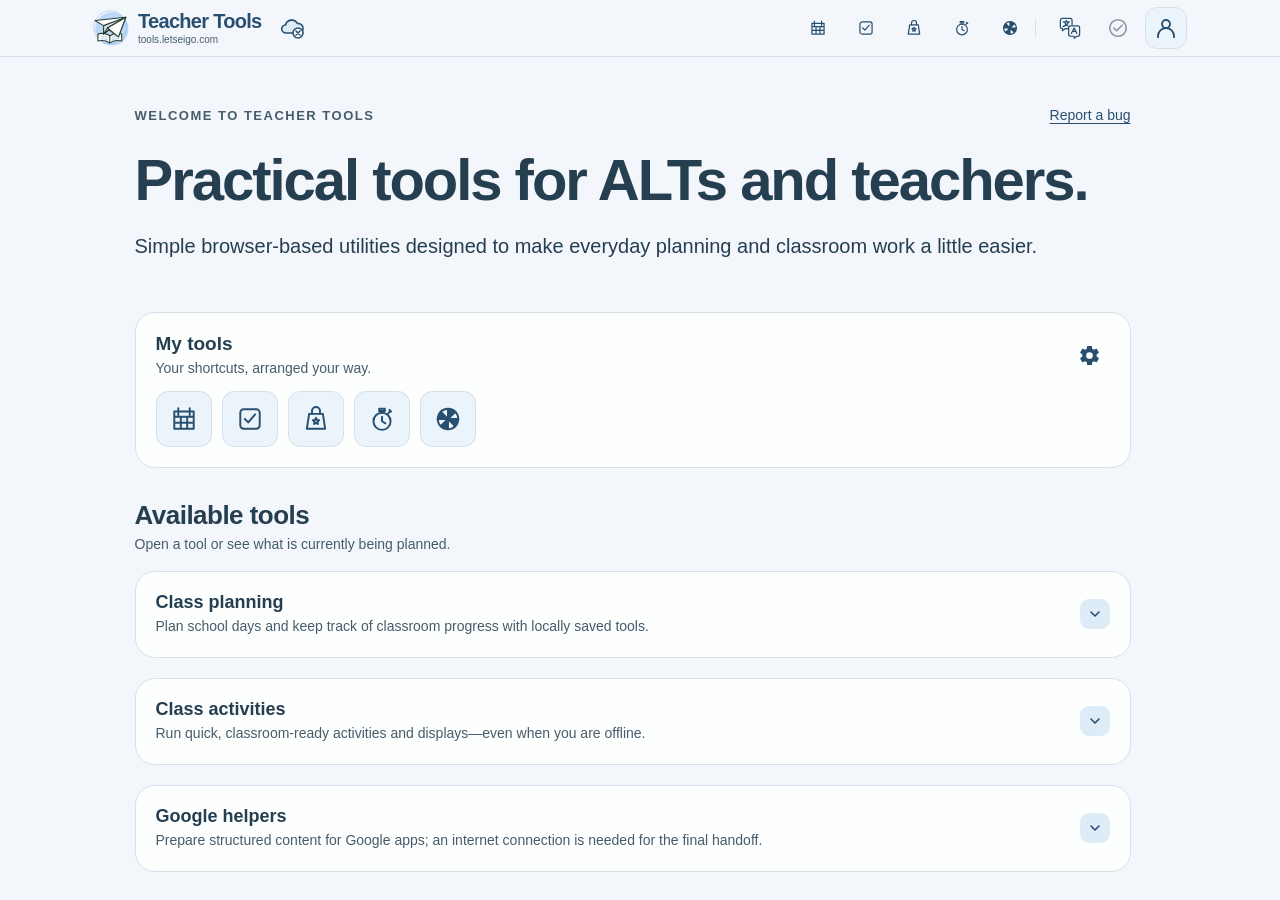
==== commit 5f5f8acd: "Offline and Autosave support updates" ====
--- a/index.html
+++ b/index.html
@@ -16,12 +16,12 @@
 <!-- TEACHER-TOOLS:FAVICON:END -->
         <script src="assets/js/selfie/schema.js"></script>
 <!-- TEACHER-TOOLS:THEME-BOOTSTRAP:START -->
-    <script src="assets/js/theme-bootstrap.js?v=teacher-tools-2026-11-19-backup-import-notice-1" data-teacher-tools-bootstrap></script>
+    <script src="assets/js/theme-bootstrap.js?v=teacher-tools-2026-11-20-offline-notice-1" data-teacher-tools-bootstrap></script>
 <!-- TEACHER-TOOLS:THEME-BOOTSTRAP:END -->
-    <meta name="teacher-tools-release" content="teacher-tools-2026-11-19-backup-import-notice-1">
-    <link rel="stylesheet" href="assets/css/foundation.css?v=teacher-tools-2026-11-19-backup-import-notice-1">
-    <link rel="stylesheet" href="assets/css/site.css?v=teacher-tools-2026-11-19-backup-import-notice-1">
-    <link rel="stylesheet" href="assets/css/components.css?v=teacher-tools-2026-11-19-backup-import-notice-1">
+    <meta name="teacher-tools-release" content="teacher-tools-2026-11-20-offline-notice-1">
+    <link rel="stylesheet" href="assets/css/foundation.css?v=teacher-tools-2026-11-20-offline-notice-1">
+    <link rel="stylesheet" href="assets/css/site.css?v=teacher-tools-2026-11-20-offline-notice-1">
+    <link rel="stylesheet" href="assets/css/components.css?v=teacher-tools-2026-11-20-offline-notice-1">
     <style>
 
         .home-main {
@@ -416,9 +416,9 @@
 </head>
 <body>
     <!-- TEACHER-TOOLS:SITE-HEADER:START -->
-    <script src="assets/js/tools.js?v=teacher-tools-2026-11-19-backup-import-notice-1" data-teacher-tools-tools></script>
-    <script src="assets/js/toolbar.js?v=teacher-tools-2026-11-19-backup-import-notice-1" data-teacher-tools-toolbar data-page="home"></script>
-    <script src="assets/js/profile.js?v=teacher-tools-2026-11-19-backup-import-notice-1" data-teacher-tools-profile></script>
+    <script src="assets/js/tools.js?v=teacher-tools-2026-11-20-offline-notice-1" data-teacher-tools-tools></script>
+    <script src="assets/js/toolbar.js?v=teacher-tools-2026-11-20-offline-notice-1" data-teacher-tools-toolbar data-page="home"></script>
+    <script src="assets/js/profile.js?v=teacher-tools-2026-11-20-offline-notice-1" data-teacher-tools-profile></script>
 <!-- TEACHER-TOOLS:SITE-HEADER:END -->
 
     <div class="home-scroll site-page-scroll themed-scroll">
@@ -597,7 +597,7 @@
     </dialog>
 
     <!-- TEACHER-TOOLS:SHARED-BEHAVIOR:START -->
-    <script src="assets/js/ui.js?v=teacher-tools-2026-11-19-backup-import-notice-1" data-teacher-tools-ui></script>
+    <script src="assets/js/ui.js?v=teacher-tools-2026-11-20-offline-notice-1" data-teacher-tools-ui></script>
 <!-- TEACHER-TOOLS:SHARED-BEHAVIOR:END -->
     <script>
         (() => {
--- a/assets/css/site.css
+++ b/assets/css/site.css
@@ -139,16 +139,16 @@
 .site-offline-status svg { width: 24px; height: 24px; fill: none; stroke: currentColor; stroke-width: 1.6; stroke-linecap: round; stroke-linejoin: round; overflow: visible; }
 .site-offline-status .offline-badge, .site-offline-status .offline-slash, .site-offline-status .offline-badge path { display: none; }
 .site-offline-status .offline-badge circle { fill: var(--surface); }
-.site-offline-status:is([data-offline-state="ready"], [data-offline-state="offline-ready"], [data-offline-state="update"], [data-offline-state="update-only"], [data-offline-state="reload"], [data-offline-state="preparing"], [data-offline-state="incomplete"], [data-offline-state="update-error"]) .offline-badge { display: initial; }
-.site-offline-status:is([data-offline-state="ready"], [data-offline-state="offline-ready"]) .offline-check,
-.site-offline-status:is([data-offline-state="update"], [data-offline-state="update-only"], [data-offline-state="reload"]) .offline-update,
+.site-offline-status:is([data-offline-state="online"], [data-offline-state="offline"], [data-offline-state="unavailable"], [data-offline-state="ready"], [data-offline-state="offline-ready"], [data-offline-state="update"], [data-offline-state="update-only"], [data-offline-state="reload"], [data-offline-state="preparing"], [data-offline-state="incomplete"], [data-offline-state="update-error"]) .offline-badge { display: initial; }
+.site-offline-status:is([data-offline-state="online"], [data-offline-state="offline"], [data-offline-state="unavailable"]) .offline-unprepared,
+.site-offline-status:is([data-offline-state="ready"], [data-offline-state="offline-ready"], [data-offline-state="update"], [data-offline-state="update-only"]) .offline-check,
 .site-offline-status[data-offline-state="preparing"] .offline-download,
-.site-offline-status:is([data-offline-state="incomplete"], [data-offline-state="update-error"]) .offline-alert { display: initial; }
-.site-offline-status:is([data-offline-state="ready"], [data-offline-state="offline-ready"]) .offline-cloud { fill: var(--accent-soft); }
-.site-offline-status[data-connection="offline"] .offline-slash { display: initial; }
-.site-offline-status:is([data-offline-state="incomplete"], [data-offline-state="update-error"], [data-offline-state="offline"]) { color: var(--warning-text); }
-.site-offline-status[data-offline-state="unavailable"] { color: var(--muted); }
-.site-offline-status:is([data-offline-state="checking"], [data-offline-state="preparing"]) .offline-cloud { stroke-dasharray: 3 2; }
+.site-offline-status:is([data-offline-state="incomplete"], [data-offline-state="update-error"], [data-offline-state="reload"]) .offline-alert { display: initial; }
+.site-offline-status:is([data-offline-state="online"], [data-offline-state="ready"]) .offline-cloud { fill: var(--accent-soft); }
+.site-offline-status[data-connection="offline"]:not([data-offline-state="offline"]):not([data-offline-state="offline-ready"]):not([data-offline-state="unavailable"]) .offline-slash { display: initial; }
+.site-offline-status:is([data-offline-state="incomplete"], [data-offline-state="update-error"]) { color: var(--warning-text); }
+.site-offline-status:is([data-offline-state="offline"], [data-offline-state="offline-ready"], [data-offline-state="unavailable"]) { color: color-mix(in srgb, var(--muted) 72%, var(--surface)); }
+.site-offline-status:is([data-offline-state="checking"], [data-offline-state="preparing"], [data-offline-state="update"], [data-offline-state="update-only"], [data-offline-state="reload"]) .offline-cloud { stroke-dasharray: 3 2; }
 /* File-sync state is visible in shape as well as color; the button always opens details. */
 .site-sync-status svg { width: 22px; height: 22px; fill: none; stroke: currentColor; stroke-width: 1.8; stroke-linecap: round; stroke-linejoin: round; }
 .site-sync-status .sync-attention { display: none; }
@@ -793,4 +793,4 @@
     border-radius: 12px;
 }
 
-/* teacher-tools-release: teacher-tools-2026-11-19-backup-import-notice-1 */
+/* teacher-tools-release: teacher-tools-2026-11-20-offline-notice-1 */
--- a/assets/css/components.css
+++ b/assets/css/components.css
@@ -934,4 +934,4 @@
     pointer-events: none;
 }
 
-/* teacher-tools-release: teacher-tools-2026-11-19-backup-import-notice-1 */
+/* teacher-tools-release: teacher-tools-2026-11-20-offline-notice-1 */
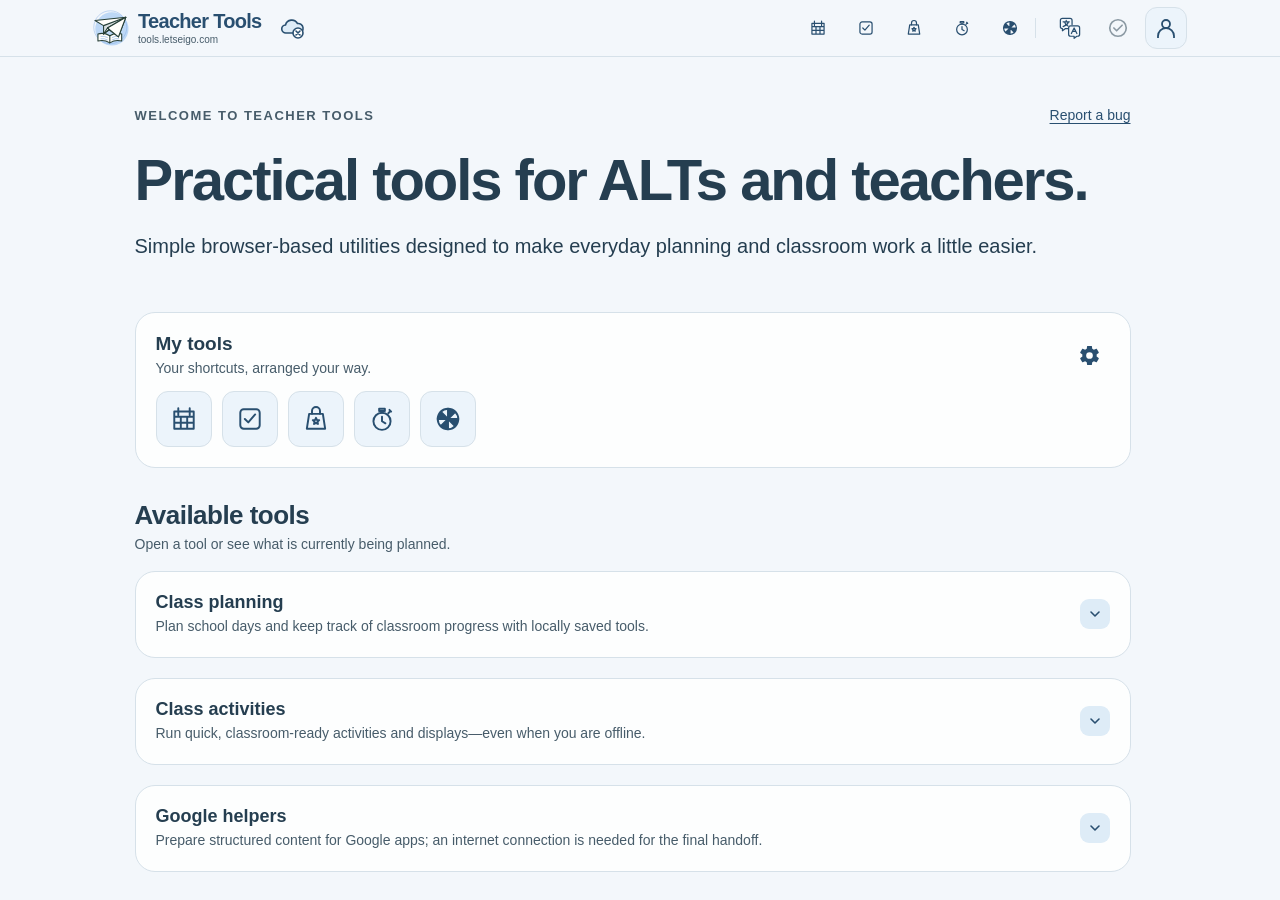
==== commit ea68e2dd: "Sync Settings update" ====
--- a/index.html
+++ b/index.html
@@ -16,12 +16,12 @@
 <!-- TEACHER-TOOLS:FAVICON:END -->
         <script src="assets/js/selfie/schema.js"></script>
 <!-- TEACHER-TOOLS:THEME-BOOTSTRAP:START -->
-    <script src="assets/js/theme-bootstrap.js?v=teacher-tools-2026-11-20-offline-notice-1" data-teacher-tools-bootstrap></script>
+    <script src="assets/js/theme-bootstrap.js?v=teacher-tools-2026-11-25-sync-warning-1" data-teacher-tools-bootstrap></script>
 <!-- TEACHER-TOOLS:THEME-BOOTSTRAP:END -->
-    <meta name="teacher-tools-release" content="teacher-tools-2026-11-20-offline-notice-1">
-    <link rel="stylesheet" href="assets/css/foundation.css?v=teacher-tools-2026-11-20-offline-notice-1">
-    <link rel="stylesheet" href="assets/css/site.css?v=teacher-tools-2026-11-20-offline-notice-1">
-    <link rel="stylesheet" href="assets/css/components.css?v=teacher-tools-2026-11-20-offline-notice-1">
+    <meta name="teacher-tools-release" content="teacher-tools-2026-11-25-sync-warning-1">
+    <link rel="stylesheet" href="assets/css/foundation.css?v=teacher-tools-2026-11-25-sync-warning-1">
+    <link rel="stylesheet" href="assets/css/site.css?v=teacher-tools-2026-11-25-sync-warning-1">
+    <link rel="stylesheet" href="assets/css/components.css?v=teacher-tools-2026-11-25-sync-warning-1">
     <style>
 
         .home-main {
@@ -416,9 +416,9 @@
 </head>
 <body>
     <!-- TEACHER-TOOLS:SITE-HEADER:START -->
-    <script src="assets/js/tools.js?v=teacher-tools-2026-11-20-offline-notice-1" data-teacher-tools-tools></script>
-    <script src="assets/js/toolbar.js?v=teacher-tools-2026-11-20-offline-notice-1" data-teacher-tools-toolbar data-page="home"></script>
-    <script src="assets/js/profile.js?v=teacher-tools-2026-11-20-offline-notice-1" data-teacher-tools-profile></script>
+    <script src="assets/js/tools.js?v=teacher-tools-2026-11-25-sync-warning-1" data-teacher-tools-tools></script>
+    <script src="assets/js/toolbar.js?v=teacher-tools-2026-11-25-sync-warning-1" data-teacher-tools-toolbar data-page="home"></script>
+    <script src="assets/js/profile.js?v=teacher-tools-2026-11-25-sync-warning-1" data-teacher-tools-profile></script>
 <!-- TEACHER-TOOLS:SITE-HEADER:END -->
 
     <div class="home-scroll site-page-scroll themed-scroll">
@@ -597,7 +597,7 @@
     </dialog>
 
     <!-- TEACHER-TOOLS:SHARED-BEHAVIOR:START -->
-    <script src="assets/js/ui.js?v=teacher-tools-2026-11-20-offline-notice-1" data-teacher-tools-ui></script>
+    <script src="assets/js/ui.js?v=teacher-tools-2026-11-25-sync-warning-1" data-teacher-tools-ui></script>
 <!-- TEACHER-TOOLS:SHARED-BEHAVIOR:END -->
     <script>
         (() => {
--- a/assets/css/site.css
+++ b/assets/css/site.css
@@ -793,4 +793,4 @@
     border-radius: 12px;
 }
 
-/* teacher-tools-release: teacher-tools-2026-11-20-offline-notice-1 */
+/* teacher-tools-release: teacher-tools-2026-11-25-sync-warning-1 */
--- a/assets/css/components.css
+++ b/assets/css/components.css
@@ -934,4 +934,4 @@
     pointer-events: none;
 }
 
-/* teacher-tools-release: teacher-tools-2026-11-20-offline-notice-1 */
+/* teacher-tools-release: teacher-tools-2026-11-25-sync-warning-1 */
